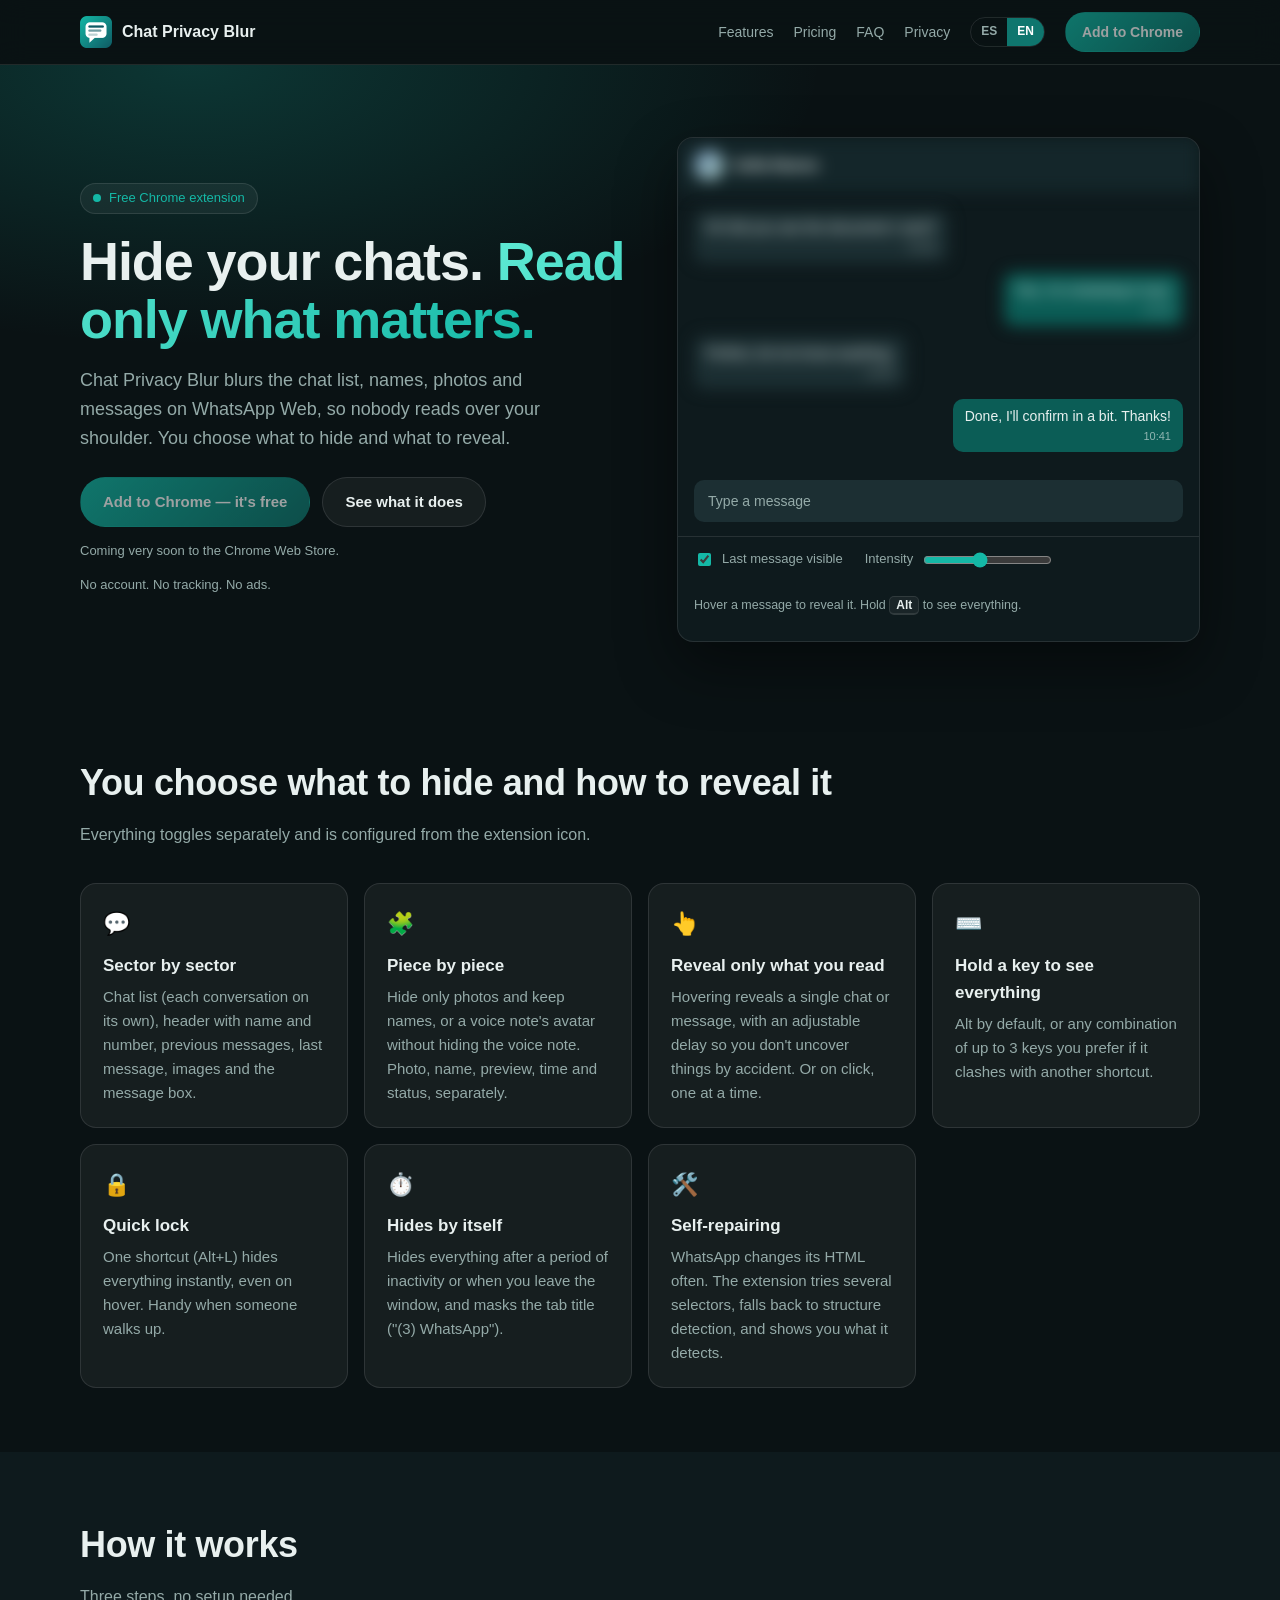
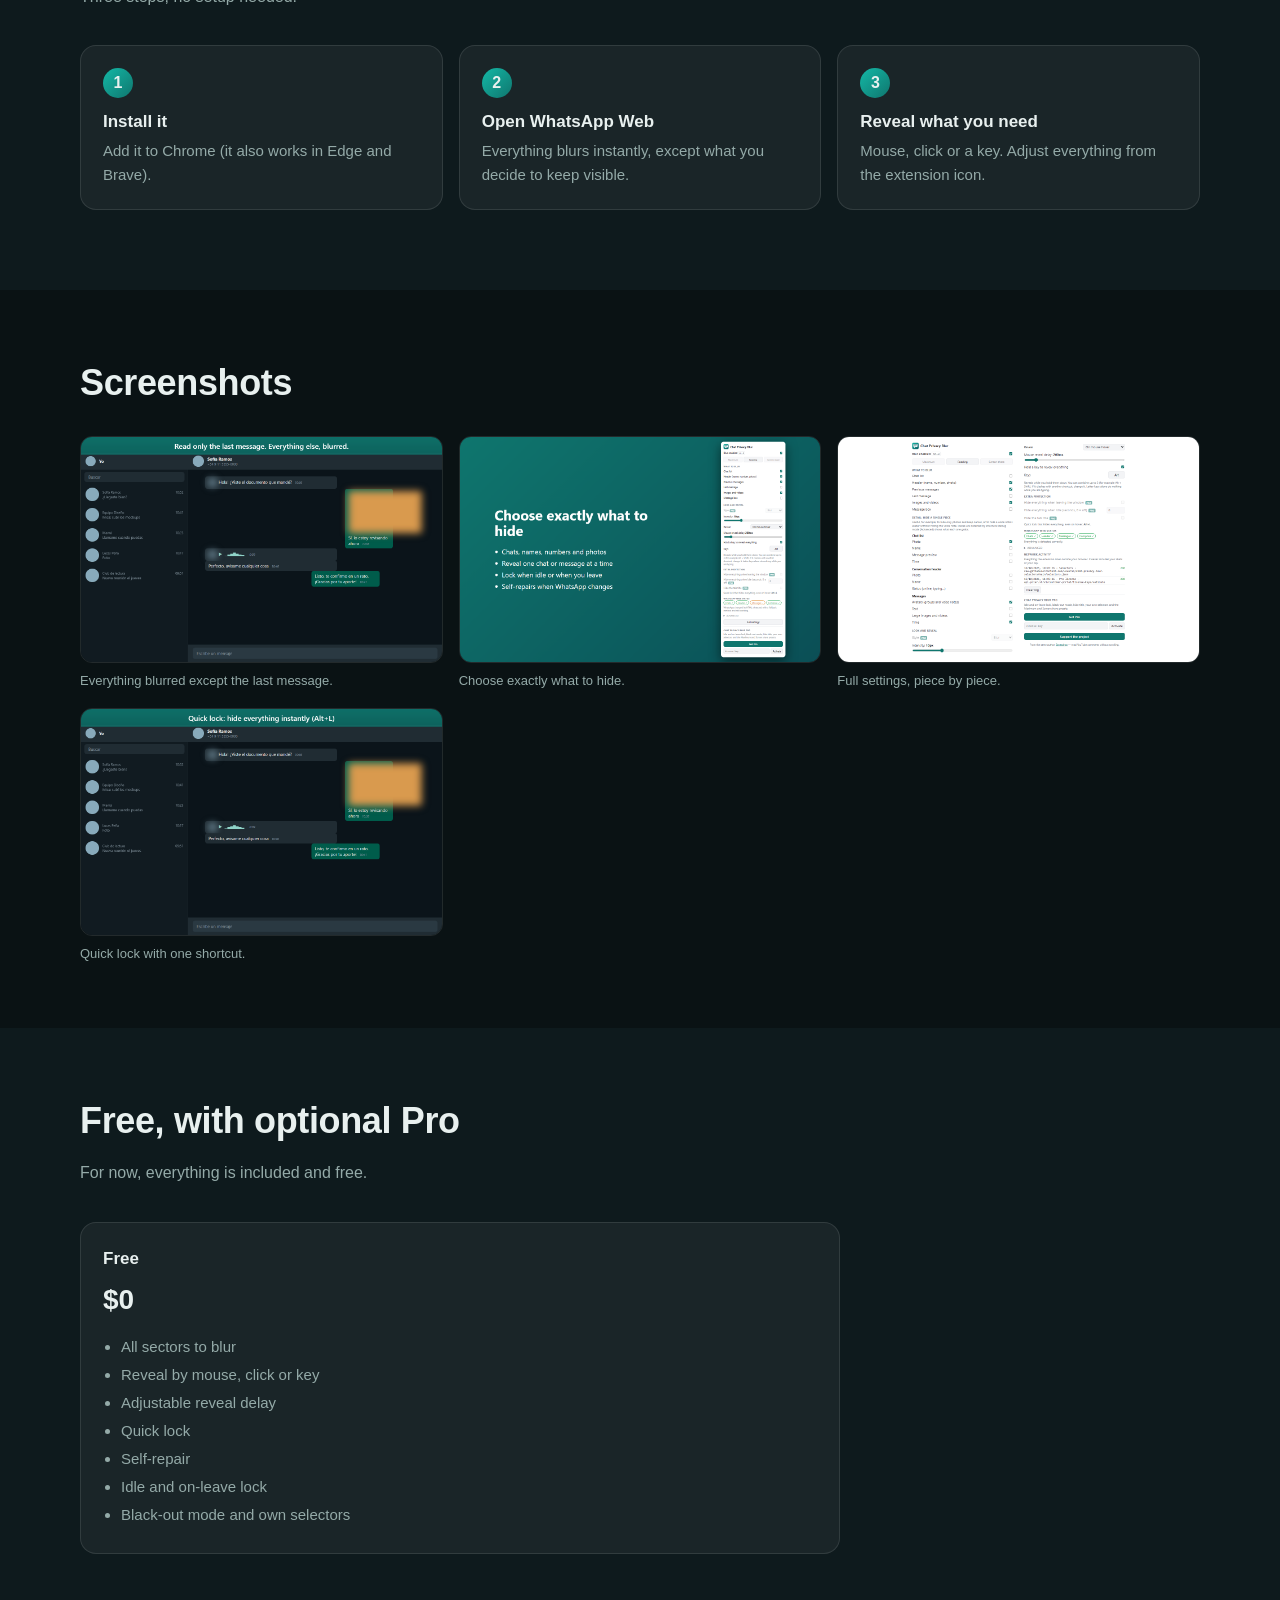
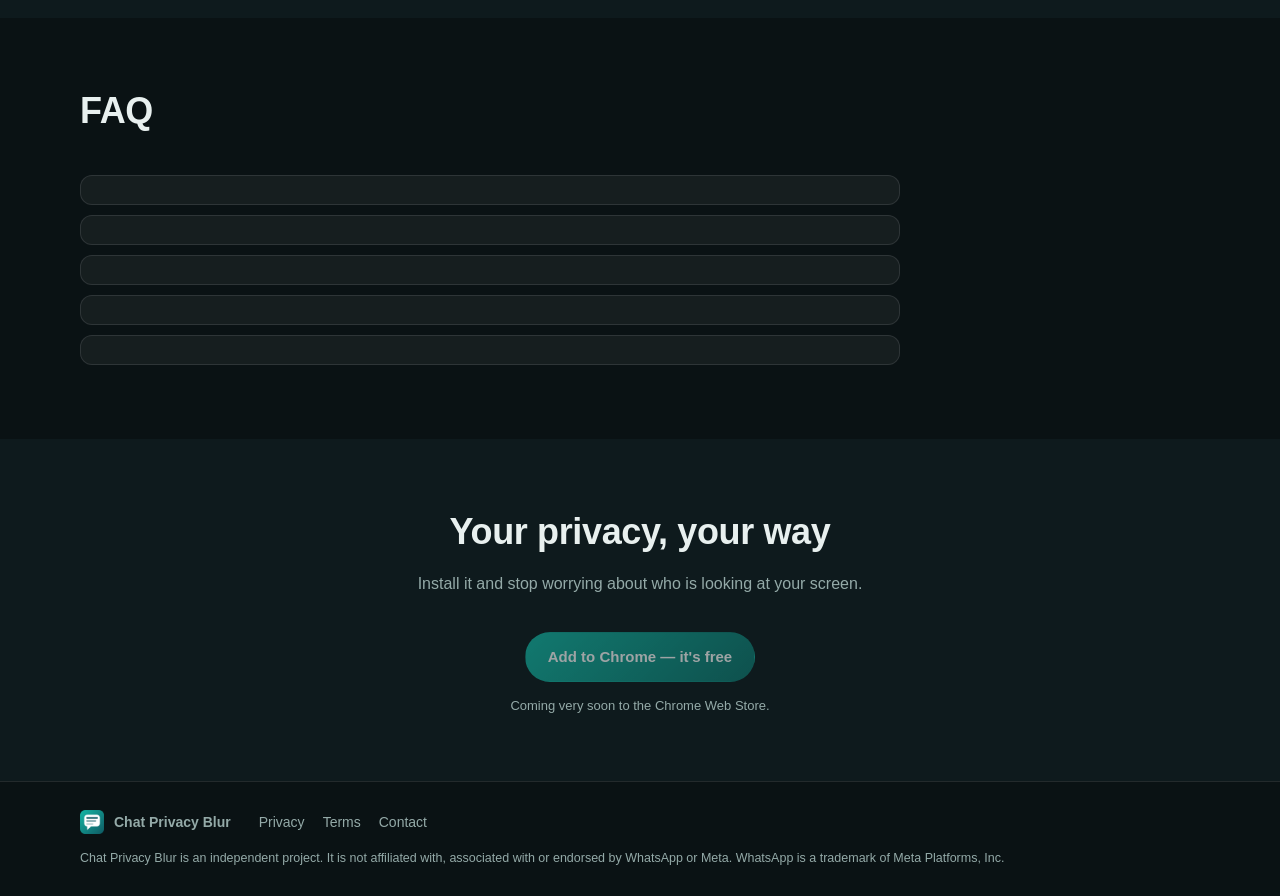
==== index.html @ e24f27c2 "feat: sitio de Chat Privacy Blur (portada, privacidad, terminos, gracias)" ====
<!doctype html>
<html lang="es">
<head>
  <meta charset="utf-8">
  <meta name="viewport" content="width=device-width, initial-scale=1">
  <title>Chat Privacy Blur — Tapá tus chats. Leé solo lo que importa.</title>
  <meta name="description" content="Extensión de Chrome que desenfoca chats, nombres, fotos y mensajes de WhatsApp Web. Revelá solo lo que querés leer. Elegís qué tapar. Sin cuenta, sin rastreo.">
  <meta property="og:title" content="Chat Privacy Blur — Hide your chats. Read only what matters.">
  <meta property="og:description" content="Blur chats, names, photos and messages on WhatsApp Web. Reveal only what you want to read. Free Chrome extension.">
  <meta property="og:image" content="assets/share-card.png">
  <meta property="og:type" content="website">
  <meta name="twitter:card" content="summary_large_image">
  <link rel="icon" type="image/png" href="assets/favicon.png">
  <link rel="stylesheet" href="style.css">
</head>
<body data-title="1" data-title-es="Chat Privacy Blur — Tapá tus chats. Leé solo lo que importa." data-title-en="Chat Privacy Blur — Hide your chats. Read only what matters.">
  <header class="nav">
    <div class="wrap">
      <a class="brand" href="./"><img src="assets/icon-128.png" alt="" width="32" height="32"> Chat Privacy Blur</a>
      <nav class="nav-links" aria-label="Main">
        <a class="hide-sm" href="#features"><span data-l="es">Funciones</span><span data-l="en">Features</span></a>
        <a class="hide-sm" href="#pricing"><span data-l="es">Precio</span><span data-l="en">Pricing</span></a>
        <a class="hide-sm" href="#faq">FAQ</a>
        <a href="privacy.html"><span data-l="es">Privacidad</span><span data-l="en">Privacy</span></a>
      </nav>
      <div class="lang" role="group" aria-label="Language">
        <button type="button" data-lang="es" aria-pressed="true">ES</button>
        <button type="button" data-lang="en" aria-pressed="false">EN</button>
      </div>
      <a class="btn btn-primary btn-sm hide-sm" data-cws href="#get"><span data-l="es">Agregar a Chrome</span><span data-l="en">Add to Chrome</span></a>
    </div>
  </header>

  <main>
    <section class="hero">
      <div class="wrap">
        <div>
          <span class="eyebrow"><span class="dot"></span> <span data-l="es">Extensión gratuita de Chrome</span><span data-l="en">Free Chrome extension</span></span>
          <h1 data-l="es">Tapá tus chats. <span class="grad">Leé solo lo que importa.</span></h1>
          <h1 data-l="en">Hide your chats. <span class="grad">Read only what matters.</span></h1>
          <p class="lead" data-l="es">Chat Privacy Blur desenfoca la lista de chats, los nombres, las fotos y los mensajes de WhatsApp Web, para que nadie lea por encima de tu hombro. Vos elegís qué tapar y qué revelar.</p>
          <p class="lead" data-l="en">Chat Privacy Blur blurs the chat list, names, photos and messages on WhatsApp Web, so nobody reads over your shoulder. You choose what to hide and what to reveal.</p>
          <div class="cta-row">
            <a class="btn btn-primary" data-cws href="#get"><span data-l="es">Agregar a Chrome — es gratis</span><span data-l="en">Add to Chrome — it's free</span></a>
            <a class="btn btn-ghost" href="#features"><span data-l="es">Ver qué hace</span><span data-l="en">See what it does</span></a>
          </div>
          <p class="cta-note" data-cws-soon><span data-l="es">Disponible muy pronto en el Chrome Web Store.</span><span data-l="en">Coming very soon to the Chrome Web Store.</span></p>
          <p class="cta-note"><span data-l="es">Sin cuenta. Sin rastreo. Sin publicidad.</span><span data-l="en">No account. No tracking. No ads.</span></p>
        </div>

        <div class="demo-card">
          <div class="demo" id="demo" data-last="on" aria-label="Demo">
            <div class="demo-bar hide"><span class="avatar"></span> Sofía Ramos</div>
            <div class="demo-msgs">
              <div class="m in hide"><span data-l="es">¡Hola! ¿Viste el documento que mandé?</span><span data-l="en">Hi! Did you see the document I sent?</span><small>10:36</small></div>
              <div class="m out hide"><span data-l="es">Sí, lo estoy revisando ahora.</span><span data-l="en">Yes, I'm reviewing it now.</span><small>10:38</small></div>
              <div class="m in hide"><span data-l="es">Perfecto, avisame cualquier cosa.</span><span data-l="en">Perfect, let me know anything.</span><small>10:40</small></div>
              <div class="m out last"><span data-l="es">Listo, te confirmo en un rato. ¡Gracias!</span><span data-l="en">Done, I'll confirm in a bit. Thanks!</span><small>10:41</small></div>
            </div>
            <div class="demo-compose"><div><span data-l="es">Escribe un mensaje</span><span data-l="en">Type a message</span></div></div>
          </div>
          <div class="demo-controls">
            <label><input type="checkbox" id="demoLast" checked> <span data-l="es">Último mensaje visible</span><span data-l="en">Last message visible</span></label>
            <label><span data-l="es">Intensidad</span><span data-l="en">Intensity</span> <input type="range" id="demoPx" min="2" max="16" value="8"></label>
          </div>
          <p class="demo-hint"><span data-l="es">Pasá el mouse por un mensaje para revelarlo. Mantené <kbd>Alt</kbd> para ver todo.</span><span data-l="en">Hover a message to reveal it. Hold <kbd>Alt</kbd> to see everything.</span></p>
        </div>
      </div>
    </section>

    <section id="features">
      <div class="wrap">
        <h2 data-l="es">Elegís qué tapar y cómo revelarlo</h2>
        <h2 data-l="en">You choose what to hide and how to reveal it</h2>
        <p class="sub" data-l="es">Cada cosa se prende y se apaga por separado, y se configura desde el ícono de la extensión.</p>
        <p class="sub" data-l="en">Everything toggles separately and is configured from the extension icon.</p>
        <div class="grid">
          <div class="card"><div class="ico">💬</div>
            <h3 data-l="es">Sector por sector</h3><h3 data-l="en">Sector by sector</h3>
            <p data-l="es">Lista de chats (cada conversación por separado), encabezado con nombre y número, mensajes anteriores, último mensaje, imágenes y caja de escribir.</p>
            <p data-l="en">Chat list (each conversation on its own), header with name and number, previous messages, last message, images and the message box.</p></div>
          <div class="card"><div class="ico">🧩</div>
            <h3 data-l="es">Pieza por pieza</h3><h3 data-l="en">Piece by piece</h3>
            <p data-l="es">Tapá solo las fotos y dejá los nombres, o el avatar de un audio sin tapar el audio. Foto, nombre, vista previa, hora y estado, por separado.</p>
            <p data-l="en">Hide only photos and keep names, or a voice note's avatar without hiding the voice note. Photo, name, preview, time and status, separately.</p></div>
          <div class="card"><div class="ico">👆</div>
            <h3 data-l="es">Revelá solo lo que leés</h3><h3 data-l="en">Reveal only what you read</h3>
            <p data-l="es">Al pasar el mouse se revela un solo chat o mensaje, con una demora que ajustás para no destapar sin querer. O con clic, de a uno.</p>
            <p data-l="en">Hovering reveals a single chat or message, with an adjustable delay so you don't uncover things by accident. Or on click, one at a time.</p></div>
          <div class="card"><div class="ico">⌨️</div>
            <h3 data-l="es">Mantené una tecla para ver todo</h3><h3 data-l="en">Hold a key to see everything</h3>
            <p data-l="es">Alt por defecto, o la combinación de hasta 3 teclas que prefieras si choca con otro atajo.</p>
            <p data-l="en">Alt by default, or any combination of up to 3 keys you prefer if it clashes with another shortcut.</p></div>
          <div class="card"><div class="ico">🔒</div>
            <h3 data-l="es">Bloqueo rápido</h3><h3 data-l="en">Quick lock</h3>
            <p data-l="es">Un atajo (Alt+L) tapa todo al instante, incluso al pasar el mouse. Útil cuando alguien se acerca.</p>
            <p data-l="en">One shortcut (Alt+L) hides everything instantly, even on hover. Handy when someone walks up.</p></div>
          <div class="card"><div class="ico">⏱️</div>
            <h3 data-l="es">Se tapa solo <span class="tag pro-only">Pro</span></h3><h3 data-l="en">Hides by itself <span class="tag pro-only">Pro</span></h3>
            <p data-l="es">Tapa todo tras un tiempo de inactividad o al salir de la ventana, y oculta el título de la pestaña ("(3) WhatsApp").</p>
            <p data-l="en">Hides everything after a period of inactivity or when you leave the window, and masks the tab title ("(3) WhatsApp").</p></div>
          <div class="card"><div class="ico">🛠️</div>
            <h3 data-l="es">Se repara solo</h3><h3 data-l="en">Self-repairing</h3>
            <p data-l="es">WhatsApp cambia su HTML seguido. La extensión prueba varios selectores, detecta por estructura si fallan, y te muestra qué detecta.</p>
            <p data-l="en">WhatsApp changes its HTML often. The extension tries several selectors, falls back to structure detection, and shows you what it detects.</p></div>
        </div>
      </div>
    </section>

    <section class="alt">
      <div class="wrap">
        <h2 data-l="es">Cómo funciona</h2><h2 data-l="en">How it works</h2>
        <p class="sub" data-l="es">Tres pasos y sin configurar nada.</p><p class="sub" data-l="en">Three steps, no setup needed.</p>
        <ol class="steps">
          <li><h3 data-l="es">Instalala</h3><h3 data-l="en">Install it</h3>
            <p data-l="es">Agregala a Chrome (también funciona en Edge y Brave).</p><p data-l="en">Add it to Chrome (it also works in Edge and Brave).</p></li>
          <li><h3 data-l="es">Abrí WhatsApp Web</h3><h3 data-l="en">Open WhatsApp Web</h3>
            <p data-l="es">Todo se desenfoca al instante, menos lo que decidas dejar visible.</p><p data-l="en">Everything blurs instantly, except what you decide to keep visible.</p></li>
          <li><h3 data-l="es">Revelá lo que necesitás</h3><h3 data-l="en">Reveal what you need</h3>
            <p data-l="es">Mouse, clic o una tecla. Ajustá todo desde el ícono de la extensión.</p><p data-l="en">Mouse, click or a key. Adjust everything from the extension icon.</p></li>
        </ol>
      </div>
    </section>

    <section>
      <div class="wrap">
        <h2 data-l="es">Capturas</h2><h2 data-l="en">Screenshots</h2>
        <div class="shots" style="margin-top:24px">
          <figure>
            <img data-l="es" src="assets/es-1-blur.png" alt="WhatsApp Web con todo desenfocado salvo el último mensaje" loading="lazy">
            <img data-l="en" src="assets/en-1-blur.png" alt="WhatsApp Web blurred except for the last message" loading="lazy">
            <figcaption data-l="es">Todo borroso, menos el último mensaje.</figcaption><figcaption data-l="en">Everything blurred except the last message.</figcaption>
          </figure>
          <figure>
            <img data-l="es" src="assets/es-2-options.png" alt="Panel de opciones de la extensión" loading="lazy">
            <img data-l="en" src="assets/en-2-options.png" alt="The extension's options panel" loading="lazy">
            <figcaption data-l="es">Elegís exactamente qué tapar.</figcaption><figcaption data-l="en">Choose exactly what to hide.</figcaption>
          </figure>
          <figure>
            <img data-l="es" src="assets/es-4-details.png" alt="Configuración completa con interruptores por pieza" loading="lazy">
            <img data-l="en" src="assets/en-4-details.png" alt="Full settings with per-piece switches" loading="lazy">
            <figcaption data-l="es">Configuración completa, pieza por pieza.</figcaption><figcaption data-l="en">Full settings, piece by piece.</figcaption>
          </figure>
          <figure>
            <img data-l="es" src="assets/es-3-lock.png" alt="Bloqueo rápido: todo tapado" loading="lazy">
            <img data-l="en" src="assets/en-3-lock.png" alt="Quick lock: everything hidden" loading="lazy">
            <figcaption data-l="es">Bloqueo rápido con un atajo.</figcaption><figcaption data-l="en">Quick lock with one shortcut.</figcaption>
          </figure>
        </div>
      </div>
    </section>

    <section class="alt" id="pricing">
      <div class="wrap">
        <h2 data-l="es">Gratis, con Pro opcional</h2><h2 data-l="en">Free, with optional Pro</h2>
        <p class="sub pro-off-only" data-l="es">Por ahora, todo está incluido y es gratis.</p>
        <p class="sub pro-off-only" data-l="en">For now, everything is included and free.</p>
        <p class="sub pro-only" data-l="es">Lo esencial es gratis para siempre. Pro suma comodidad extra, con un pago único.</p>
        <p class="sub pro-only" data-l="en">The essentials are free forever. Pro adds extra convenience, with a one-time payment.</p>
        <div class="price-grid">
          <div class="card">
            <h3 data-l="es">Gratis</h3><h3 data-l="en">Free</h3>
            <div class="big">$0</div>
            <ul data-l="es">
              <li>Todos los sectores a desenfocar</li><li>Reveal por mouse, clic o tecla</li><li>Demora de reveal ajustable</li>
              <li>Bloqueo rápido</li><li>Reparación automática</li><li class="pro-off-only">Bloqueo por inactividad y al salir</li><li class="pro-off-only">Modo negro y selectores propios</li>
            </ul>
            <ul data-l="en">
              <li>All sectors to blur</li><li>Reveal by mouse, click or key</li><li>Adjustable reveal delay</li>
              <li>Quick lock</li><li>Self-repair</li><li class="pro-off-only">Idle and on-leave lock</li><li class="pro-off-only">Black-out mode and own selectors</li>
            </ul>
          </div>
          <div class="card pro-only">
            <h3>Pro</h3>
            <div class="big" data-l="es">Pago único</div><div class="big" data-l="en">One-time payment</div>
            <ul data-l="es">
              <li>Todo lo gratuito</li><li>Bloqueo por inactividad y al salir de la ventana</li><li>Modo negro</li>
              <li>Ocultar el título de la pestaña</li><li>Selectores CSS propios</li><li>Presets Máxima y Pantalla</li>
            </ul>
            <ul data-l="en">
              <li>Everything in Free</li><li>Idle and on-leave lock</li><li>Black-out mode</li>
              <li>Hide the tab title</li><li>Your own CSS selectors</li><li>Maximum and Screen share presets</li>
            </ul>
          </div>
        </div>
      </div>
    </section>

    <section id="faq">
      <div class="wrap">
        <h2>FAQ</h2>
        <p class="sub"></p>
        <details><summary data-l="es">¿Lee o guarda mis mensajes?</summary><summary data-l="en">Does it read or store my messages?</summary>
          <p data-l="es">No. Solo aplica un efecto visual sobre la página, dentro de tu navegador. No recolecta, guarda ni envía mensajes, contactos ni números. No usa servidores propios ni analítica.</p>
          <p data-l="en">No. It only applies a visual effect to the page, inside your browser. It does not collect, store or send messages, contacts or numbers. No own servers, no analytics.</p></details>
        <details><summary data-l="es">¿Qué pasa si WhatsApp cambia su diseño?</summary><summary data-l="en">What if WhatsApp changes its design?</summary>
          <p data-l="es">La extensión prueba varios selectores y, si fallan, detecta los elementos por su estructura. El popup te muestra qué se detecta. Si algo se rompe, se corrige con una actualización.</p>
          <p data-l="en">The extension tries several selectors and, if they fail, detects elements by structure. The popup shows what is detected. If something breaks, it is fixed with an update.</p></details>
        <details><summary data-l="es">¿Funciona en el celular o en la app de escritorio?</summary><summary data-l="en">Does it work on mobile or the desktop app?</summary>
          <p data-l="es">No. Es una extensión de navegador: funciona en WhatsApp Web (web.whatsapp.com) con Chrome, Edge o Brave en computadora.</p>
          <p data-l="en">No. It is a browser extension: it works on WhatsApp Web (web.whatsapp.com) with Chrome, Edge or Brave on a computer.</p></details>
        <details><summary data-l="es">¿Está afiliada a WhatsApp?</summary><summary data-l="en">Is it affiliated with WhatsApp?</summary>
          <p data-l="es">No. Chat Privacy Blur es un proyecto independiente, no afiliado, asociado ni respaldado por WhatsApp ni por Meta.</p>
          <p data-l="en">No. Chat Privacy Blur is an independent project, not affiliated with, associated with or endorsed by WhatsApp or Meta.</p></details>
        <details><summary data-l="es">¿Puedo elegir otra tecla para ver todo?</summary><summary data-l="en">Can I choose another key to see everything?</summary>
          <p data-l="es">Sí. Desde el popup elegís una tecla o una combinación de hasta 3, por si Alt choca con otro atajo.</p>
          <p data-l="en">Yes. From the popup you pick a key or a combination of up to 3, in case Alt clashes with another shortcut.</p></details>
      </div>
    </section>

    <section class="alt" id="get">
      <div class="wrap" style="text-align:center">
        <h2 data-l="es">Tu privacidad, a tu manera</h2><h2 data-l="en">Your privacy, your way</h2>
        <p class="sub" style="margin-inline:auto" data-l="es">Instalala y dejá de preocuparte por quién mira tu pantalla.</p>
        <p class="sub" style="margin-inline:auto" data-l="en">Install it and stop worrying about who is looking at your screen.</p>
        <a class="btn btn-primary" data-cws href="#get"><span data-l="es">Agregar a Chrome — es gratis</span><span data-l="en">Add to Chrome — it's free</span></a>
        <p class="cta-note" data-cws-soon><span data-l="es">Disponible muy pronto en el Chrome Web Store.</span><span data-l="en">Coming very soon to the Chrome Web Store.</span></p>
      </div>
    </section>
  </main>

  <footer>
    <div class="wrap">
      <a class="brand" href="./"><img src="assets/icon-128.png" alt="" width="24" height="24"> Chat Privacy Blur</a>
      <nav aria-label="Footer">
        <a href="privacy.html"><span data-l="es">Privacidad</span><span data-l="en">Privacy</span></a>
        <a href="terms.html"><span data-l="es">Términos</span><span data-l="en">Terms</span></a>
        <a href="mailto:fixcelservice@gmail.com"><span data-l="es">Contacto</span><span data-l="en">Contact</span></a>
      </nav>
      <p class="disclaimer" data-l="es">Chat Privacy Blur es un proyecto independiente. No está afiliado, asociado ni respaldado por WhatsApp ni por Meta. WhatsApp es una marca de Meta Platforms, Inc.</p>
      <p class="disclaimer" data-l="en">Chat Privacy Blur is an independent project. It is not affiliated with, associated with or endorsed by WhatsApp or Meta. WhatsApp is a trademark of Meta Platforms, Inc.</p>
    </div>
  </footer>
  <script src="site.js"></script>
</body>
</html>
---- style.css ----
:root {
  color-scheme: dark;
  --bg: #0a1214;
  --bg-2: #0e1a1d;
  --surface: rgba(255, 255, 255, 0.05);
  --border: rgba(255, 255, 255, 0.1);
  --text: #e8f0ef;
  --muted: #94aaa8;
  --accent: #14b8a6;
  --accent-2: #0f766e;
  --radius: 16px;
  --font: -apple-system, "Segoe UI Variable", "Segoe UI", Roboto, "Helvetica Neue", Arial, sans-serif;
}

* { box-sizing: border-box; }
html { scroll-behavior: smooth; }
body {
  margin: 0;
  background: var(--bg);
  color: var(--text);
  font: 16px/1.6 var(--font);
  -webkit-font-smoothing: antialiased;
}
a { color: inherit; }
img { max-width: 100%; height: auto; display: block; }
.wrap { width: min(1120px, calc(100% - 32px)); margin: 0 auto; }

/* Idioma: html[lang] decide qué variante se ve */
html[lang="es"] [data-l="en"], html[lang="en"] [data-l="es"] { display: none !important; }
/* Pro: se oculta hasta que exista */
html[data-pro="off"] .pro-only { display: none !important; }
html:not([data-pro="off"]) .pro-off-only { display: none !important; }

/* Nav */
.nav {
  position: sticky; top: 0; z-index: 10;
  background: rgba(10, 18, 20, 0.78);
  backdrop-filter: blur(14px); -webkit-backdrop-filter: blur(14px);
  border-bottom: 1px solid var(--border);
}
.nav .wrap { display: flex; align-items: center; gap: 20px; height: 64px; }
.brand { display: flex; align-items: center; gap: 10px; font-weight: 700; text-decoration: none; }
.nav-links { display: flex; gap: 20px; margin-left: auto; font-size: 14px; color: var(--muted); }
.nav-links a { text-decoration: none; }
.nav-links a:hover { color: var(--text); }
.lang { display: flex; border: 1px solid var(--border); border-radius: 999px; overflow: hidden; }
.lang button {
  font: inherit; font-size: 12px; font-weight: 600; color: var(--muted);
  background: none; border: 0; padding: 4px 10px; cursor: pointer;
}
.lang button[aria-pressed="true"] { background: var(--accent-2); color: #fff; }

/* Botones */
.btn {
  display: inline-flex; align-items: center; justify-content: center; gap: 8px;
  padding: 12px 22px; border-radius: 999px; font-weight: 600; text-decoration: none;
  border: 1px solid transparent; cursor: pointer; font-size: 15px;
}
.btn-primary { background: linear-gradient(135deg, var(--accent), var(--accent-2)); color: #fff; }
.btn-primary:hover { filter: brightness(1.08); }
.btn-ghost { border-color: var(--border); background: var(--surface); }
.btn-ghost:hover { border-color: var(--accent); }
.btn-sm { padding: 8px 16px; font-size: 14px; }
.btn[aria-disabled="true"] { opacity: 0.6; pointer-events: none; }

/* Hero */
.hero { padding: 72px 0 48px; background: radial-gradient(900px 400px at 15% 0%, rgba(20, 184, 166, 0.22), transparent 70%); }
.hero .wrap { display: grid; grid-template-columns: 1.05fr 1fr; gap: 48px; align-items: center; }
.eyebrow {
  display: inline-flex; align-items: center; gap: 8px; font-size: 13px; color: var(--accent);
  border: 1px solid var(--border); border-radius: 999px; padding: 4px 12px; background: var(--surface);
}
.dot { width: 8px; height: 8px; border-radius: 50%; background: var(--accent); }
h1 { font-size: clamp(34px, 5vw, 54px); line-height: 1.08; margin: 18px 0; letter-spacing: -0.02em; }
.grad { background: linear-gradient(135deg, #5eead4, var(--accent)); -webkit-background-clip: text; background-clip: text; color: transparent; }
.lead { font-size: 18px; color: var(--muted); margin: 0 0 24px; max-width: 52ch; }
.cta-row { display: flex; flex-wrap: wrap; gap: 12px; }
.cta-note { color: var(--muted); font-size: 13px; margin: 14px 0 0; }

/* Demo interactiva */
.demo-card { background: var(--bg-2); border: 1px solid var(--border); border-radius: var(--radius); overflow: hidden; box-shadow: 0 24px 60px rgba(0, 0, 0, 0.45); }
.demo { --px: 8px; }
.demo-bar { display: flex; align-items: center; gap: 10px; padding: 12px 16px; background: #14262a; font-weight: 600; font-size: 14px; }
.avatar { width: 30px; height: 30px; border-radius: 50%; background: linear-gradient(135deg, #6a8caf, #a3c4bc); flex: none; }
.demo-msgs { padding: 18px 16px; display: flex; flex-direction: column; gap: 10px; min-height: 250px; }
.m { max-width: 82%; padding: 8px 12px; border-radius: 10px; font-size: 14px; line-height: 1.4; }
.m.in { background: #1c2f33; align-self: flex-start; }
.m.out { background: #0b5d56; align-self: flex-end; }
.m small { display: block; opacity: 0.6; font-size: 11px; margin-top: 2px; text-align: right; }
.demo .hide, .demo-bar { transition: filter 0.15s ease 0.2s; }
.demo .hide, .demo-bar.hide { filter: blur(var(--px)); }
.demo .hide:hover { filter: none; }
.demo[data-last="off"] .last { filter: blur(var(--px)); }
.demo[data-last="off"] .last:hover { filter: none; }
.demo.peek .hide, .demo.peek .last, .demo.peek .demo-bar { filter: none; transition-delay: 0s; }
.demo-compose { padding: 10px 16px 14px; }
.demo-compose div { background: #1c2f33; border-radius: 10px; padding: 10px 14px; color: var(--muted); font-size: 14px; }
.demo-controls { display: flex; flex-wrap: wrap; gap: 14px 22px; align-items: center; padding: 12px 16px; border-top: 1px solid var(--border); font-size: 13px; color: var(--muted); }
.demo-controls label { display: flex; align-items: center; gap: 8px; cursor: pointer; }
.demo-controls input { accent-color: var(--accent); }
.demo-hint { padding: 0 16px 14px; font-size: 12.5px; color: var(--muted); }
kbd { font: 600 12px var(--font); border: 1px solid var(--border); border-bottom-width: 2px; border-radius: 5px; padding: 1px 6px; background: var(--surface); color: var(--text); }

/* Secciones */
section { padding: 64px 0; }
section.alt { background: var(--bg-2); }
h2 { font-size: clamp(26px, 3.4vw, 36px); margin: 0 0 10px; letter-spacing: -0.01em; }
.sub { color: var(--muted); margin: 0 0 36px; max-width: 62ch; }
.grid { display: grid; grid-template-columns: repeat(auto-fit, minmax(260px, 1fr)); gap: 16px; }
.card { background: var(--surface); border: 1px solid var(--border); border-radius: var(--radius); padding: 22px; }
.card h3 { margin: 0 0 6px; font-size: 17px; }
.card p { margin: 0; color: var(--muted); font-size: 15px; }
.card .ico { font-size: 22px; margin-bottom: 10px; }
.tag { font-size: 10px; font-weight: 700; color: #fff; background: var(--accent-2); border-radius: 4px; padding: 1px 6px; margin-left: 6px; vertical-align: middle; }

.steps { counter-reset: s; display: grid; grid-template-columns: repeat(auto-fit, minmax(240px, 1fr)); gap: 16px; padding: 0; list-style: none; }
.steps li { counter-increment: s; background: var(--surface); border: 1px solid var(--border); border-radius: var(--radius); padding: 22px; }
.steps li::before {
  content: counter(s); display: inline-grid; place-items: center; width: 30px; height: 30px; border-radius: 50%;
  background: linear-gradient(135deg, var(--accent), var(--accent-2)); font-weight: 700; margin-bottom: 10px;
}
.steps h3 { margin: 0 0 4px; font-size: 17px; }
.steps p { margin: 0; color: var(--muted); font-size: 15px; }

.shots { display: grid; grid-template-columns: repeat(auto-fit, minmax(300px, 1fr)); gap: 16px; }
.shots figure { margin: 0; }
.shots img { border-radius: 12px; border: 1px solid var(--border); }
.shots figcaption { color: var(--muted); font-size: 13px; margin-top: 8px; }

.price-grid { display: grid; grid-template-columns: repeat(auto-fit, minmax(280px, 1fr)); gap: 16px; max-width: 760px; }
.price-grid .card ul { margin: 12px 0 0; padding-left: 18px; color: var(--muted); font-size: 15px; }
.price-grid .card li { margin: 4px 0; }
.price-grid .big { font-size: 28px; font-weight: 700; margin: 4px 0; }

details { border: 1px solid var(--border); border-radius: 12px; padding: 14px 18px; background: var(--surface); margin-bottom: 10px; max-width: 820px; }
summary { cursor: pointer; font-weight: 600; }
details p { color: var(--muted); margin: 10px 0 0; }

/* Legal */
.legal { padding: 48px 0 64px; max-width: 760px; }
.legal h1 { font-size: 36px; }
.legal h2 { font-size: 20px; margin: 30px 0 6px; }
.legal p, .legal li { color: var(--muted); }
.legal strong { color: var(--text); }
.legal a { color: var(--accent); }

footer { border-top: 1px solid var(--border); padding: 28px 0; color: var(--muted); font-size: 14px; }
footer .wrap { display: flex; flex-wrap: wrap; gap: 14px 28px; align-items: center; }
footer nav { display: flex; gap: 18px; }
footer a { text-decoration: none; }
footer a:hover { color: var(--text); }
.disclaimer { flex-basis: 100%; font-size: 12.5px; margin: 0; }

.hero .wrap > * { min-width: 0; }

@media (max-width: 860px) {
  .hero .wrap { grid-template-columns: minmax(0, 1fr); }
  .hide-sm { display: none; }
}
@media (max-width: 600px) {
  .nav-links { display: none; }
  .nav .wrap { gap: 10px; }
  .lang { margin-left: auto; }
  .hero { padding: 40px 0 32px; }
  .cta-row .btn { flex: 1 1 100%; }
  section { padding: 44px 0; }
}
@media (prefers-reduced-motion: reduce) {
  html { scroll-behavior: auto; }
  .demo .hide { transition: none; }
}
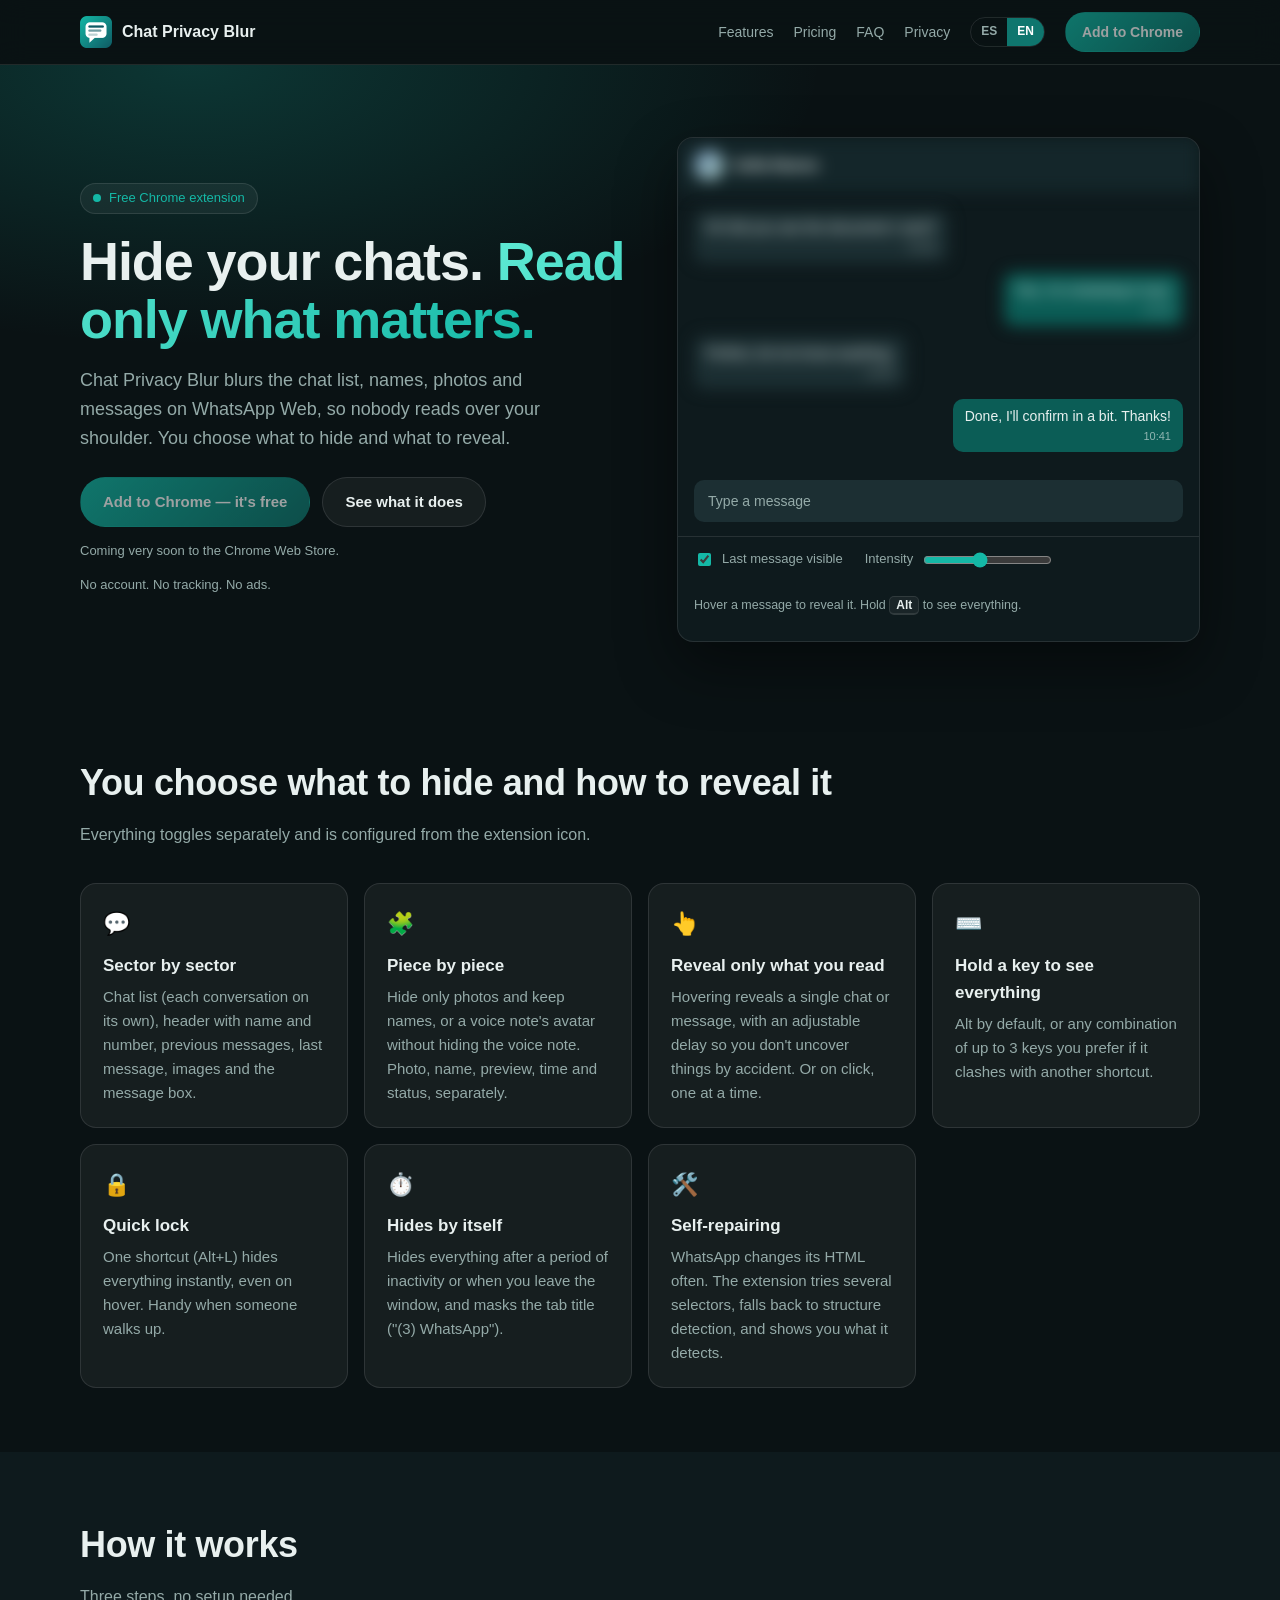
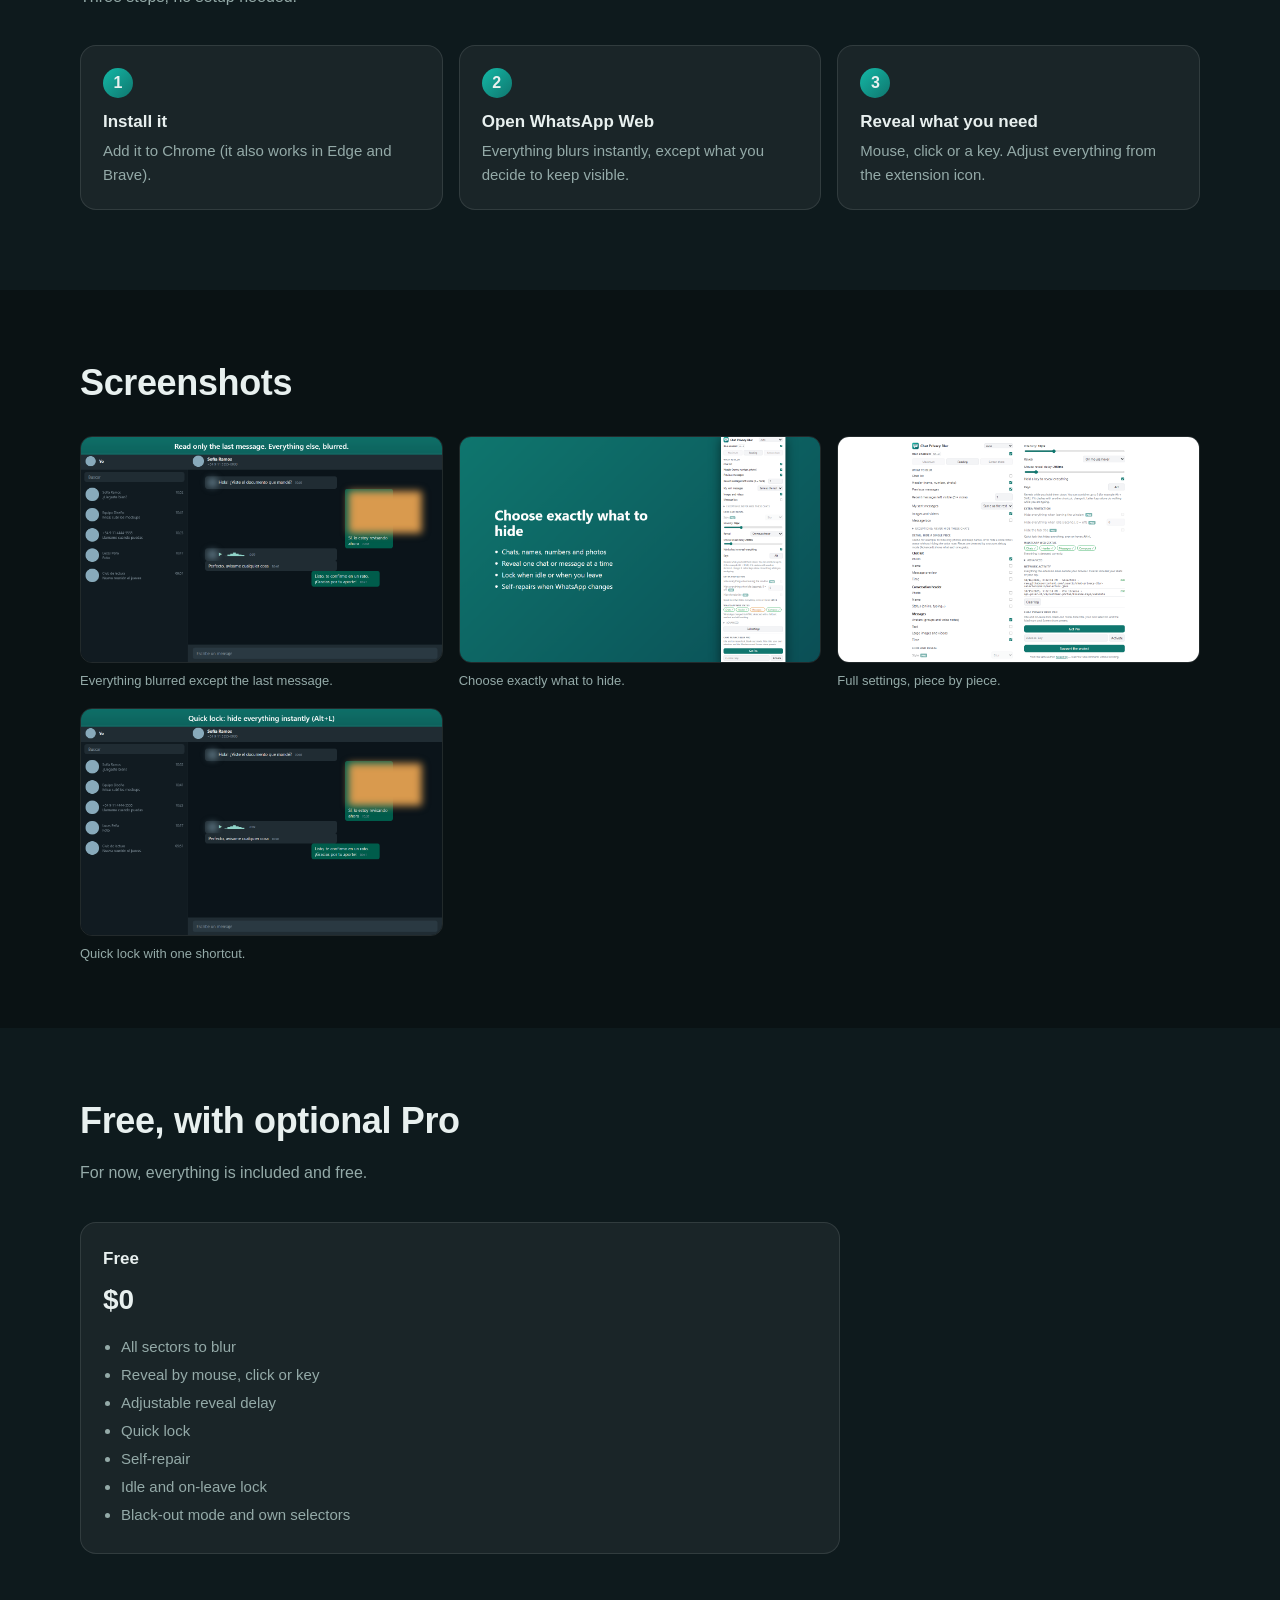
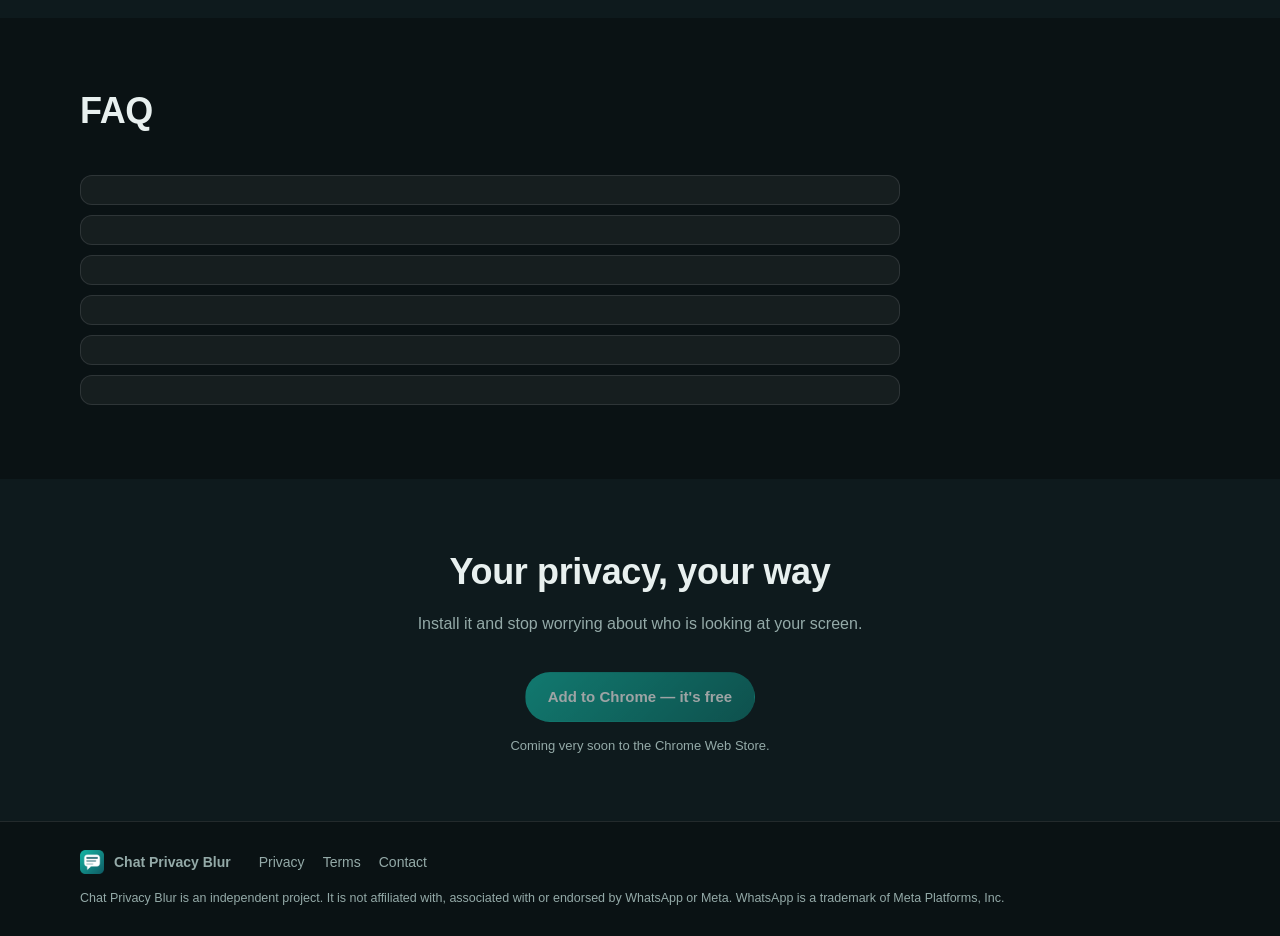
==== commit 159af714: "feat(sitio): preguntas frecuentes sobre idiomas" ====
--- a/index.html
+++ b/index.html
@@ -202,6 +202,9 @@
         <details><summary data-l="es">¿Está afiliada a WhatsApp?</summary><summary data-l="en">Is it affiliated with WhatsApp?</summary>
           <p data-l="es">No. Chat Privacy Blur es un proyecto independiente, no afiliado, asociado ni respaldado por WhatsApp ni por Meta.</p>
           <p data-l="en">No. Chat Privacy Blur is an independent project, not affiliated with, associated with or endorsed by WhatsApp or Meta.</p></details>
+        <details><summary data-l="es">¿En qué idiomas está la extensión?</summary><summary data-l="en">Which languages does the extension support?</summary>
+          <p data-l="es">En 13: español, inglés, portugués (Brasil), ruso, chino simplificado, japonés, francés, alemán, italiano, hindi, árabe, indonesio y turco. Podés cambiarlo desde el popup o dejarlo en Auto, que sigue el idioma de tu navegador.</p>
+          <p data-l="en">13: Spanish, English, Portuguese (Brazil), Russian, Simplified Chinese, Japanese, French, German, Italian, Hindi, Arabic, Indonesian and Turkish. Change it from the popup or leave it on Auto, which follows your browser's language.</p></details>
         <details><summary data-l="es">¿Puedo elegir otra tecla para ver todo?</summary><summary data-l="en">Can I choose another key to see everything?</summary>
           <p data-l="es">Sí. Desde el popup elegís una tecla o una combinación de hasta 3, por si Alt choca con otro atajo.</p>
           <p data-l="en">Yes. From the popup you pick a key or a combination of up to 3, in case Alt clashes with another shortcut.</p></details>
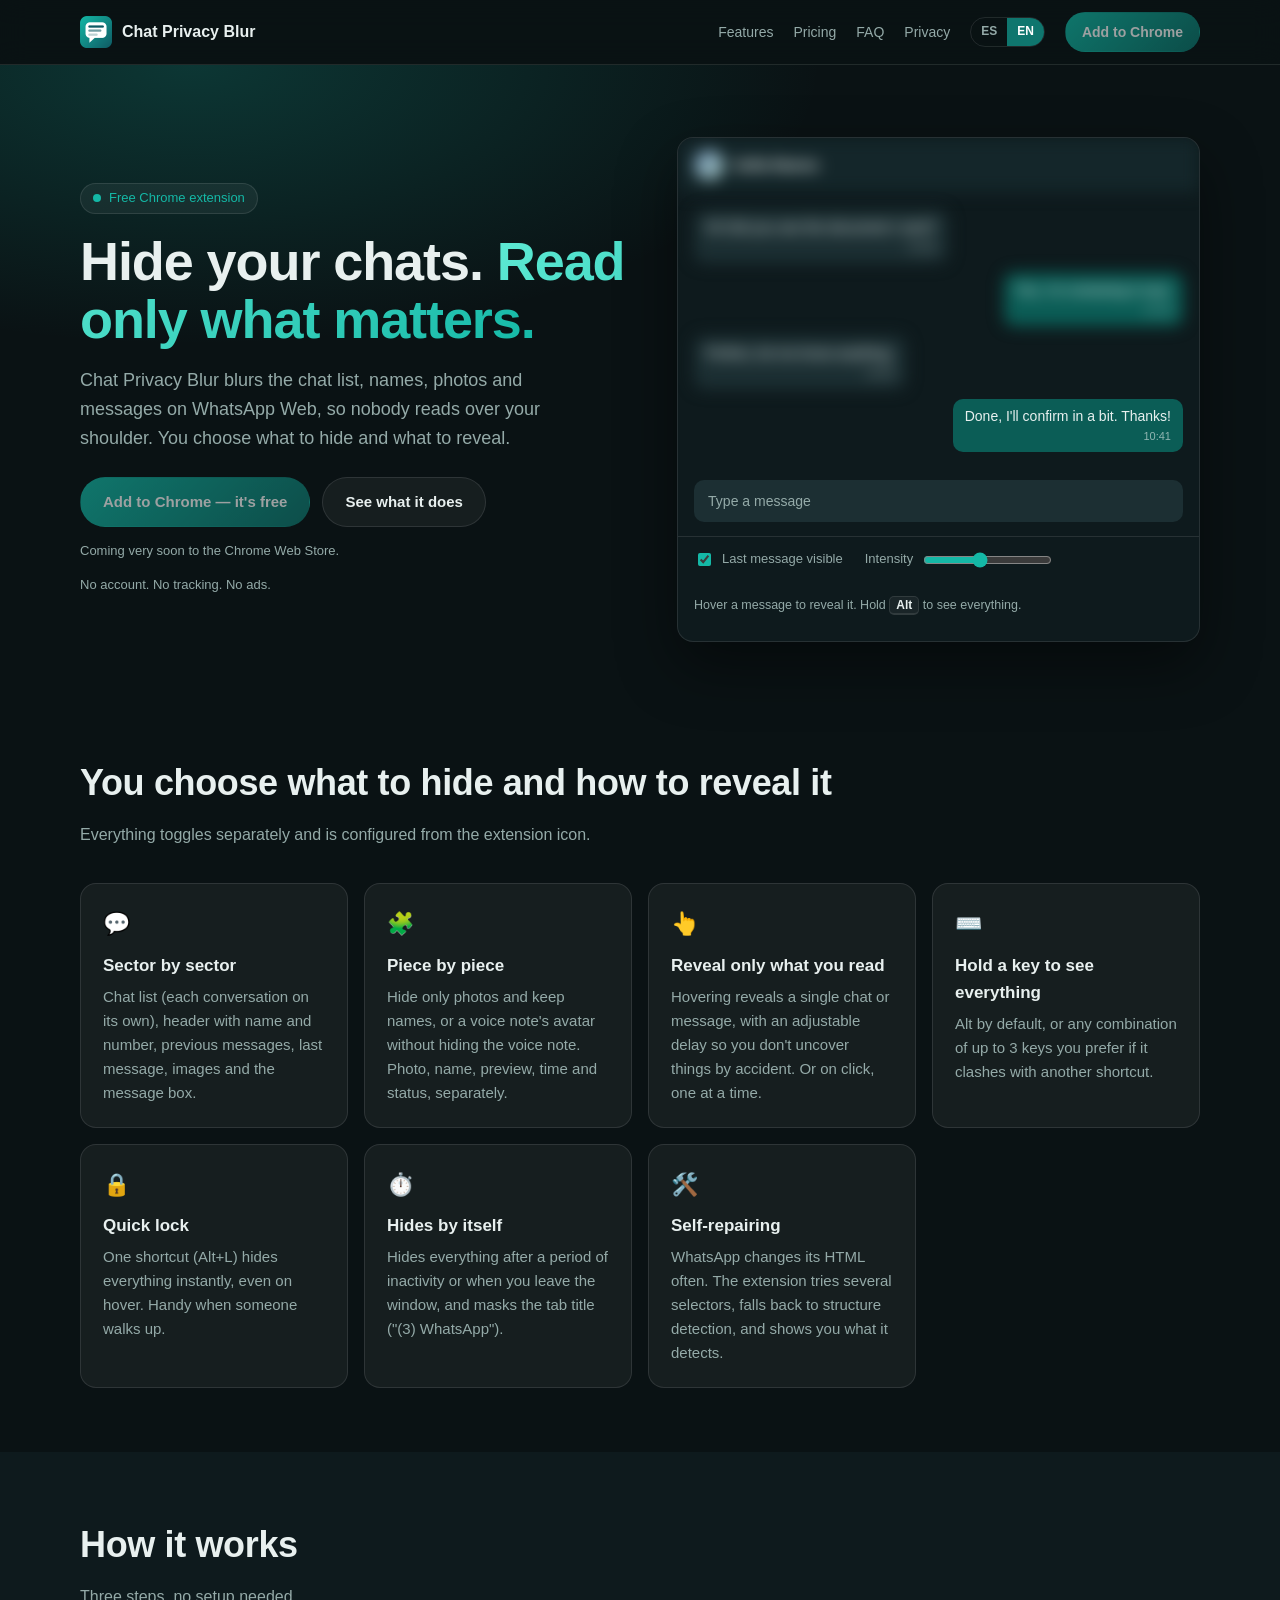
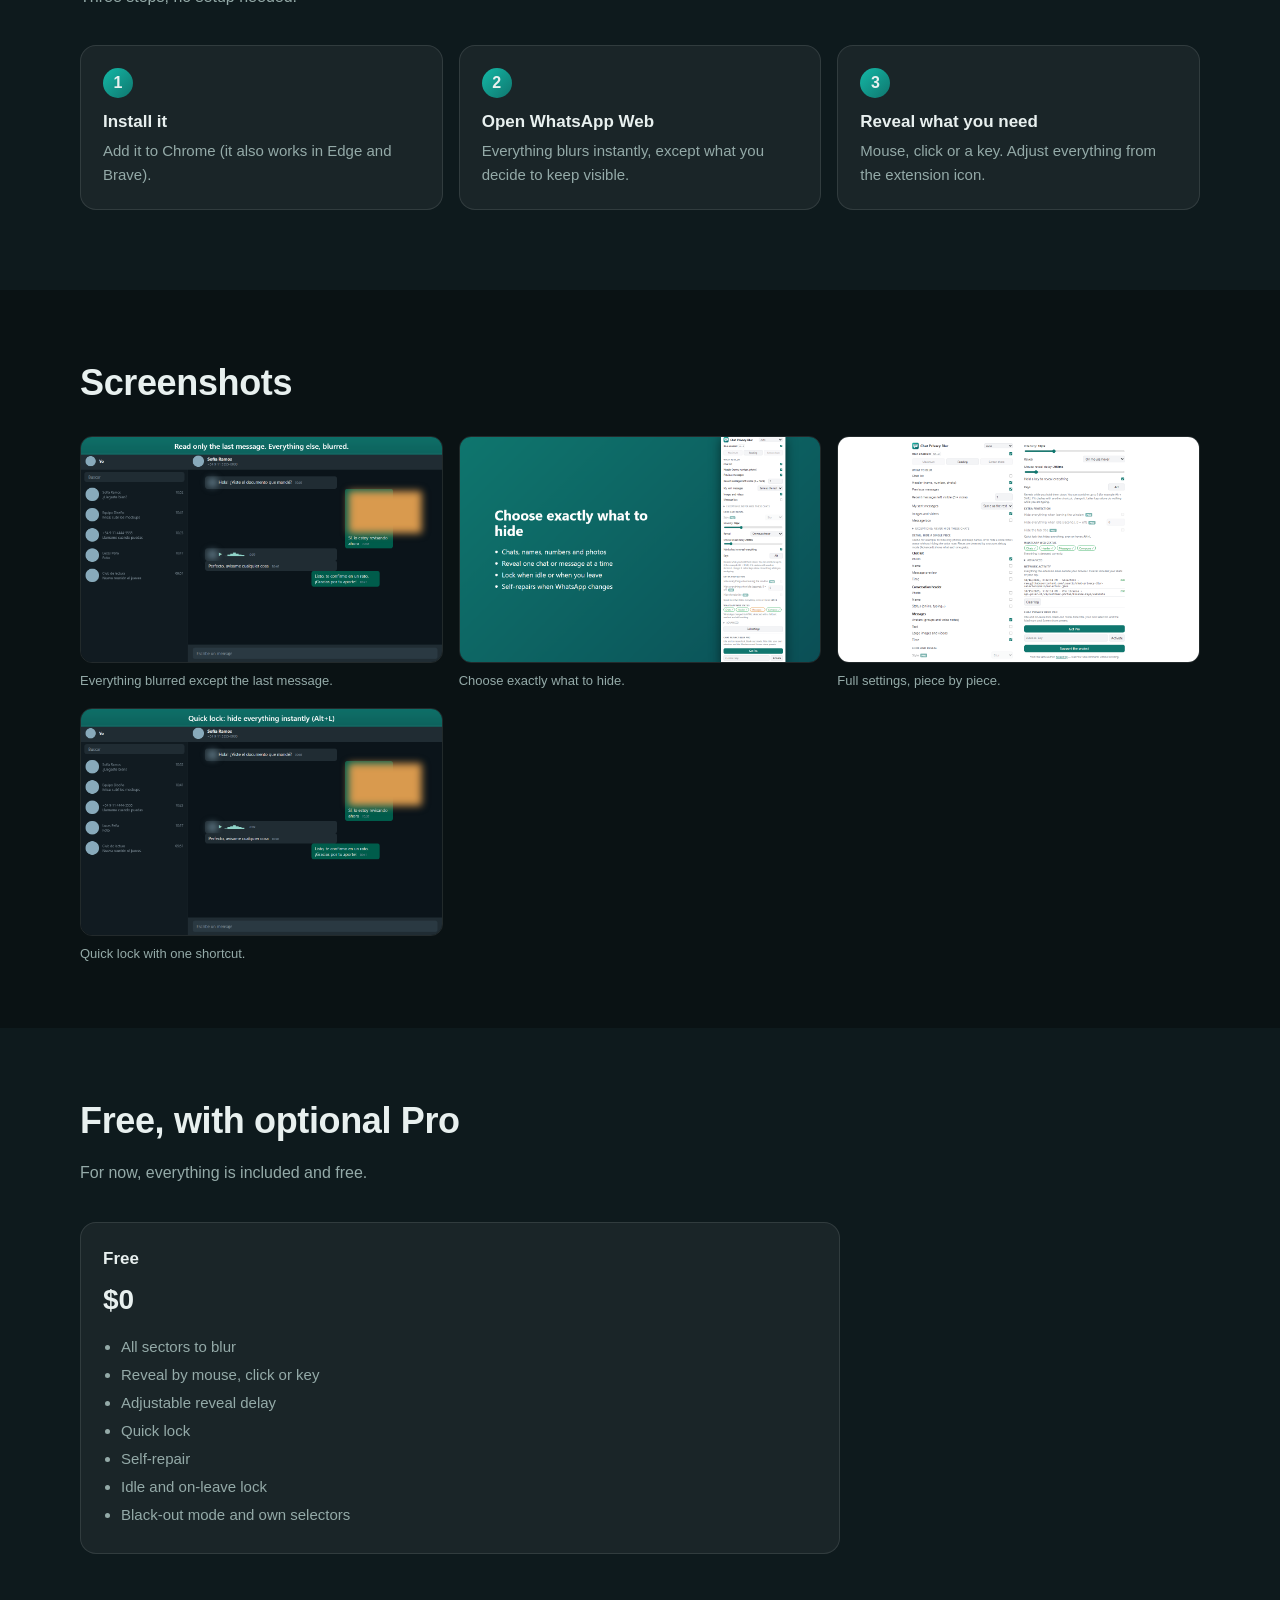
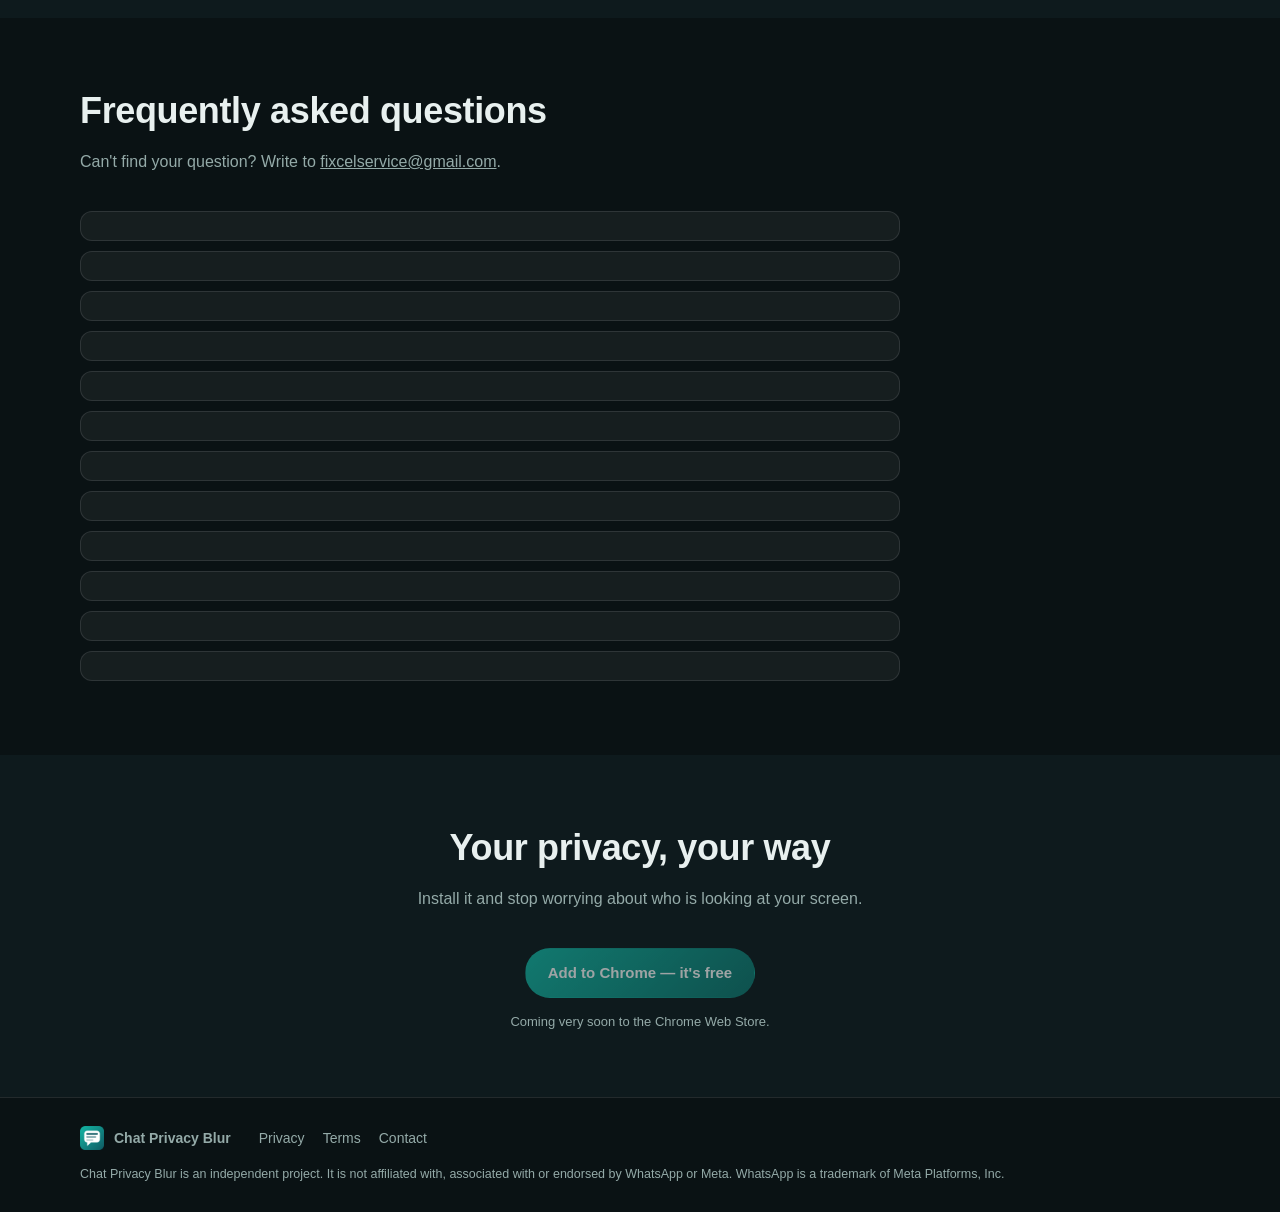
==== commit e2abb5ab: "feat(sitio): ingles por defecto y preguntas frecuentes completas" ====
--- a/index.html
+++ b/index.html
@@ -1,10 +1,10 @@
 <!doctype html>
-<html lang="es">
+<html lang="en">
 <head>
   <meta charset="utf-8">
   <meta name="viewport" content="width=device-width, initial-scale=1">
-  <title>Chat Privacy Blur — Tapá tus chats. Leé solo lo que importa.</title>
-  <meta name="description" content="Extensión de Chrome que desenfoca chats, nombres, fotos y mensajes de WhatsApp Web. Revelá solo lo que querés leer. Elegís qué tapar. Sin cuenta, sin rastreo.">
+  <title>Chat Privacy Blur — Hide your chats. Read only what matters.</title>
+  <meta name="description" content="Chrome extension that blurs chats, names, photos and messages on WhatsApp Web. Reveal only what you want to read. You choose what to hide. No account, no tracking.">
   <meta property="og:title" content="Chat Privacy Blur — Hide your chats. Read only what matters.">
   <meta property="og:description" content="Blur chats, names, photos and messages on WhatsApp Web. Reveal only what you want to read. Free Chrome extension.">
   <meta property="og:image" content="assets/share-card.png">
@@ -24,8 +24,8 @@
         <a href="privacy.html"><span data-l="es">Privacidad</span><span data-l="en">Privacy</span></a>
       </nav>
       <div class="lang" role="group" aria-label="Language">
-        <button type="button" data-lang="es" aria-pressed="true">ES</button>
-        <button type="button" data-lang="en" aria-pressed="false">EN</button>
+        <button type="button" data-lang="es" aria-pressed="false">ES</button>
+        <button type="button" data-lang="en" aria-pressed="true">EN</button>
       </div>
       <a class="btn btn-primary btn-sm hide-sm" data-cws href="#get"><span data-l="es">Agregar a Chrome</span><span data-l="en">Add to Chrome</span></a>
     </div>
@@ -188,26 +188,57 @@
 
     <section id="faq">
       <div class="wrap">
-        <h2>FAQ</h2>
-        <p class="sub"></p>
+        <h2 data-l="es">Preguntas frecuentes</h2><h2 data-l="en">Frequently asked questions</h2>
+        <p class="sub" data-l="es">¿No encontrás tu pregunta? Escribime a <a href="mailto:fixcelservice@gmail.com">fixcelservice@gmail.com</a>.</p>
+        <p class="sub" data-l="en">Can't find your question? Write to <a href="mailto:fixcelservice@gmail.com">fixcelservice@gmail.com</a>.</p>
+        <details class="pro-off-only"><summary data-l="es">¿Es gratis?</summary><summary data-l="en">Is it free?</summary>
+          <p data-l="es">Sí, por ahora todo está incluido y es gratis.</p>
+          <p data-l="en">Yes, for now everything is included and free.</p></details>
+        <details class="pro-only"><summary data-l="es">¿Es gratis? ¿Qué agrega Pro?</summary><summary data-l="en">Is it free? What does Pro add?</summary>
+          <p data-l="es">Lo esencial es gratis para siempre: todos los sectores, reveal por mouse, clic o tecla, bloqueo rápido y reparación automática. Pro (pago único) suma bloqueo por inactividad y al salir de la ventana, modo negro, ocultar el título de la pestaña, selectores propios y los presets Máxima y Pantalla.</p>
+          <p data-l="en">The essentials are free forever: all sectors, reveal by mouse, click or key, quick lock and self-repair. Pro (one-time payment) adds idle and on-leave lock, black-out mode, hiding the tab title, your own selectors and the Maximum and Screen share presets.</p></details>
         <details><summary data-l="es">¿Lee o guarda mis mensajes?</summary><summary data-l="en">Does it read or store my messages?</summary>
-          <p data-l="es">No. Solo aplica un efecto visual sobre la página, dentro de tu navegador. No recolecta, guarda ni envía mensajes, contactos ni números. No usa servidores propios ni analítica.</p>
-          <p data-l="en">No. It only applies a visual effect to the page, inside your browser. It does not collect, store or send messages, contacts or numbers. No own servers, no analytics.</p></details>
+          <p data-l="es">No. Solo aplica un efecto visual sobre la página, dentro de tu navegador. No recolecta, guarda ni envía mensajes, contactos ni números. No usa servidores propios ni analítica. En la extensión hay una pantalla de “Actividad de red” que muestra todo lo que hace fuera del navegador.</p>
+          <p data-l="en">No. It only applies a visual effect to the page, inside your browser. It does not collect, store or send messages, contacts or numbers. No own servers, no analytics. The extension has a “Network activity” screen that shows everything it does outside the browser.</p></details>
+        <details><summary data-l="es">¿Cómo dejo siempre visible un chat?</summary><summary data-l="en">How do I keep one chat always visible?</summary>
+          <p data-l="es">Con la lista de Excepciones del popup: escribís el nombre o número del contacto, o tocás “Agregar el chat abierto”. Elegís si se libera solo el chat en la lista o también la conversación, y se puede definir por contacto agregando “| list” o “| chat” al final de la línea.</p>
+          <p data-l="en">With the Exceptions list in the popup: type the contact's name or number, or click “Add the open chat”. You choose whether only the chat in the list is released or the conversation too, and you can set it per contact by adding “| list” or “| chat” at the end of the line.</p></details>
+        <details><summary data-l="es">¿Cuántos mensajes quedan visibles?</summary><summary data-l="en">How many messages stay visible?</summary>
+          <p data-l="es">Los que elijas, de 0 a 50. Tus propios mensajes enviados se pueden dejar como los demás, siempre tapados o siempre visibles.</p>
+          <p data-l="en">As many as you choose, from 0 to 50. Your own sent messages can follow the same rule, be always hidden or always visible.</p></details>
+        <details><summary data-l="es">¿Puedo tapar solo la foto o el nombre?</summary><summary data-l="en">Can I hide only the photo or the name?</summary>
+          <p data-l="es">Sí. En la configuración completa podés tapar por separado la foto, el nombre, la vista previa y la hora de cada chat, y en los mensajes el texto, la hora, las imágenes grandes y los avatares. Así, por ejemplo, podés ver una nota de voz sin su avatar.</p>
+          <p data-l="en">Yes. In the full settings you can hide the photo, name, preview and time of each chat separately, and in messages the text, time, large images and avatars. That way you can, for example, see a voice note without its avatar.</p></details>
+        <details><summary data-l="es">¿Cómo tapo todo al instante?</summary><summary data-l="en">How do I hide everything instantly?</summary>
+          <p data-l="es">Con el bloqueo rápido, Alt+L: tapa todo, incluso al pasar el mouse. Alt+B activa o desactiva el desenfoque. Los dos atajos se pueden cambiar en chrome://extensions/shortcuts.</p>
+          <p data-l="en">With quick lock, Alt+L: it hides everything, even on hover. Alt+B turns the blur on or off. Both shortcuts can be changed at chrome://extensions/shortcuts.</p></details>
+        <details><summary data-l="es">¿Puedo elegir otra tecla para ver todo?</summary><summary data-l="en">Can I choose another key to see everything?</summary>
+          <p data-l="es">Sí. Desde el popup elegís una tecla o una combinación de hasta 3, por si Alt choca con otro atajo.</p>
+          <p data-l="en">Yes. From the popup you pick a key or a combination of up to 3, in case Alt clashes with another shortcut.</p></details>
         <details><summary data-l="es">¿Qué pasa si WhatsApp cambia su diseño?</summary><summary data-l="en">What if WhatsApp changes its design?</summary>
           <p data-l="es">La extensión prueba varios selectores y, si fallan, detecta los elementos por su estructura. El popup te muestra qué se detecta. Si algo se rompe, se corrige con una actualización.</p>
           <p data-l="en">The extension tries several selectors and, if they fail, detects elements by structure. The popup shows what is detected. If something breaks, it is fixed with an update.</p></details>
         <details><summary data-l="es">¿Funciona en el celular o en la app de escritorio?</summary><summary data-l="en">Does it work on mobile or the desktop app?</summary>
           <p data-l="es">No. Es una extensión de navegador: funciona en WhatsApp Web (web.whatsapp.com) con Chrome, Edge o Brave en computadora.</p>
           <p data-l="en">No. It is a browser extension: it works on WhatsApp Web (web.whatsapp.com) with Chrome, Edge or Brave on a computer.</p></details>
+        <details><summary data-l="es">¿En qué idiomas está la extensión?</summary><summary data-l="en">Which languages does the extension support?</summary>
+          <p data-l="es">En 13: español, inglés, portugués (Brasil), ruso, chino simplificado, japonés, francés, alemán, italiano, hindi, árabe, indonesio y turco. Podés cambiarlo desde el popup o dejarlo en Auto, que sigue el idioma de tu navegador.</p>
+          <p data-l="en">13: Spanish, English, Portuguese (Brazil), Russian, Simplified Chinese, Japanese, French, German, Italian, Hindi, Arabic, Indonesian and Turkish. Change it from the popup or leave it on Auto, which follows your browser's language.</p></details>
+        <details class="pro-only"><summary data-l="es">¿Cómo activo mi licencia Pro?</summary><summary data-l="en">How do I activate my Pro license?</summary>
+          <p data-l="es">Después de comprar, Polar te muestra la clave y te la manda por email. Abrí el popup, andá a “Chat Privacy Blur Pro”, pegá la clave y tocá Activar.</p>
+          <p data-l="en">After purchase, Polar shows you the key and emails it to you. Open the popup, go to “Chat Privacy Blur Pro”, paste the key and click Activate.</p></details>
+        <details class="pro-only"><summary data-l="es">¿En cuántos equipos puedo usar la licencia?</summary><summary data-l="en">How many devices can I use the license on?</summary>
+          <p data-l="es">En hasta 3. Si cambiás de computadora, usá “Quitar de este equipo” en el popup para liberar un lugar y activala en la nueva.</p>
+          <p data-l="en">Up to 3. If you switch computers, use “Remove from this device” in the popup to free a slot and activate it on the new one.</p></details>
+        <details class="pro-only"><summary data-l="es">¿Hay reembolsos?</summary><summary data-l="en">Are there refunds?</summary>
+          <p data-l="es">Los reembolsos siguen la política que se muestra al comprar. Escribime a <a href="mailto:fixcelservice@gmail.com">fixcelservice@gmail.com</a> con el email de tu compra.</p>
+          <p data-l="en">Refunds follow the policy shown at checkout. Write to <a href="mailto:fixcelservice@gmail.com">fixcelservice@gmail.com</a> with your purchase email.</p></details>
         <details><summary data-l="es">¿Está afiliada a WhatsApp?</summary><summary data-l="en">Is it affiliated with WhatsApp?</summary>
           <p data-l="es">No. Chat Privacy Blur es un proyecto independiente, no afiliado, asociado ni respaldado por WhatsApp ni por Meta.</p>
           <p data-l="en">No. Chat Privacy Blur is an independent project, not affiliated with, associated with or endorsed by WhatsApp or Meta.</p></details>
-        <details><summary data-l="es">¿En qué idiomas está la extensión?</summary><summary data-l="en">Which languages does the extension support?</summary>
-          <p data-l="es">En 13: español, inglés, portugués (Brasil), ruso, chino simplificado, japonés, francés, alemán, italiano, hindi, árabe, indonesio y turco. Podés cambiarlo desde el popup o dejarlo en Auto, que sigue el idioma de tu navegador.</p>
-          <p data-l="en">13: Spanish, English, Portuguese (Brazil), Russian, Simplified Chinese, Japanese, French, German, Italian, Hindi, Arabic, Indonesian and Turkish. Change it from the popup or leave it on Auto, which follows your browser's language.</p></details>
-        <details><summary data-l="es">¿Puedo elegir otra tecla para ver todo?</summary><summary data-l="en">Can I choose another key to see everything?</summary>
-          <p data-l="es">Sí. Desde el popup elegís una tecla o una combinación de hasta 3, por si Alt choca con otro atajo.</p>
-          <p data-l="en">Yes. From the popup you pick a key or a combination of up to 3, in case Alt clashes with another shortcut.</p></details>
+        <details><summary data-l="es">¿Cómo reporto un problema o sugiero algo?</summary><summary data-l="en">How do I report a problem or suggest something?</summary>
+          <p data-l="es">Escribime a <a href="mailto:fixcelservice@gmail.com">fixcelservice@gmail.com</a>. Si es algo que no se tapa, en el popup, “Avanzado”, hay un botón para copiar un diagnóstico del HTML sin textos ni nombres, que ayuda mucho a arreglarlo.</p>
+          <p data-l="en">Write to <a href="mailto:fixcelservice@gmail.com">fixcelservice@gmail.com</a>. If something is not being hidden, in the popup under “Advanced” there is a button to copy an HTML diagnostic without texts or names, which helps a lot to fix it.</p></details>
       </div>
     </section>
 
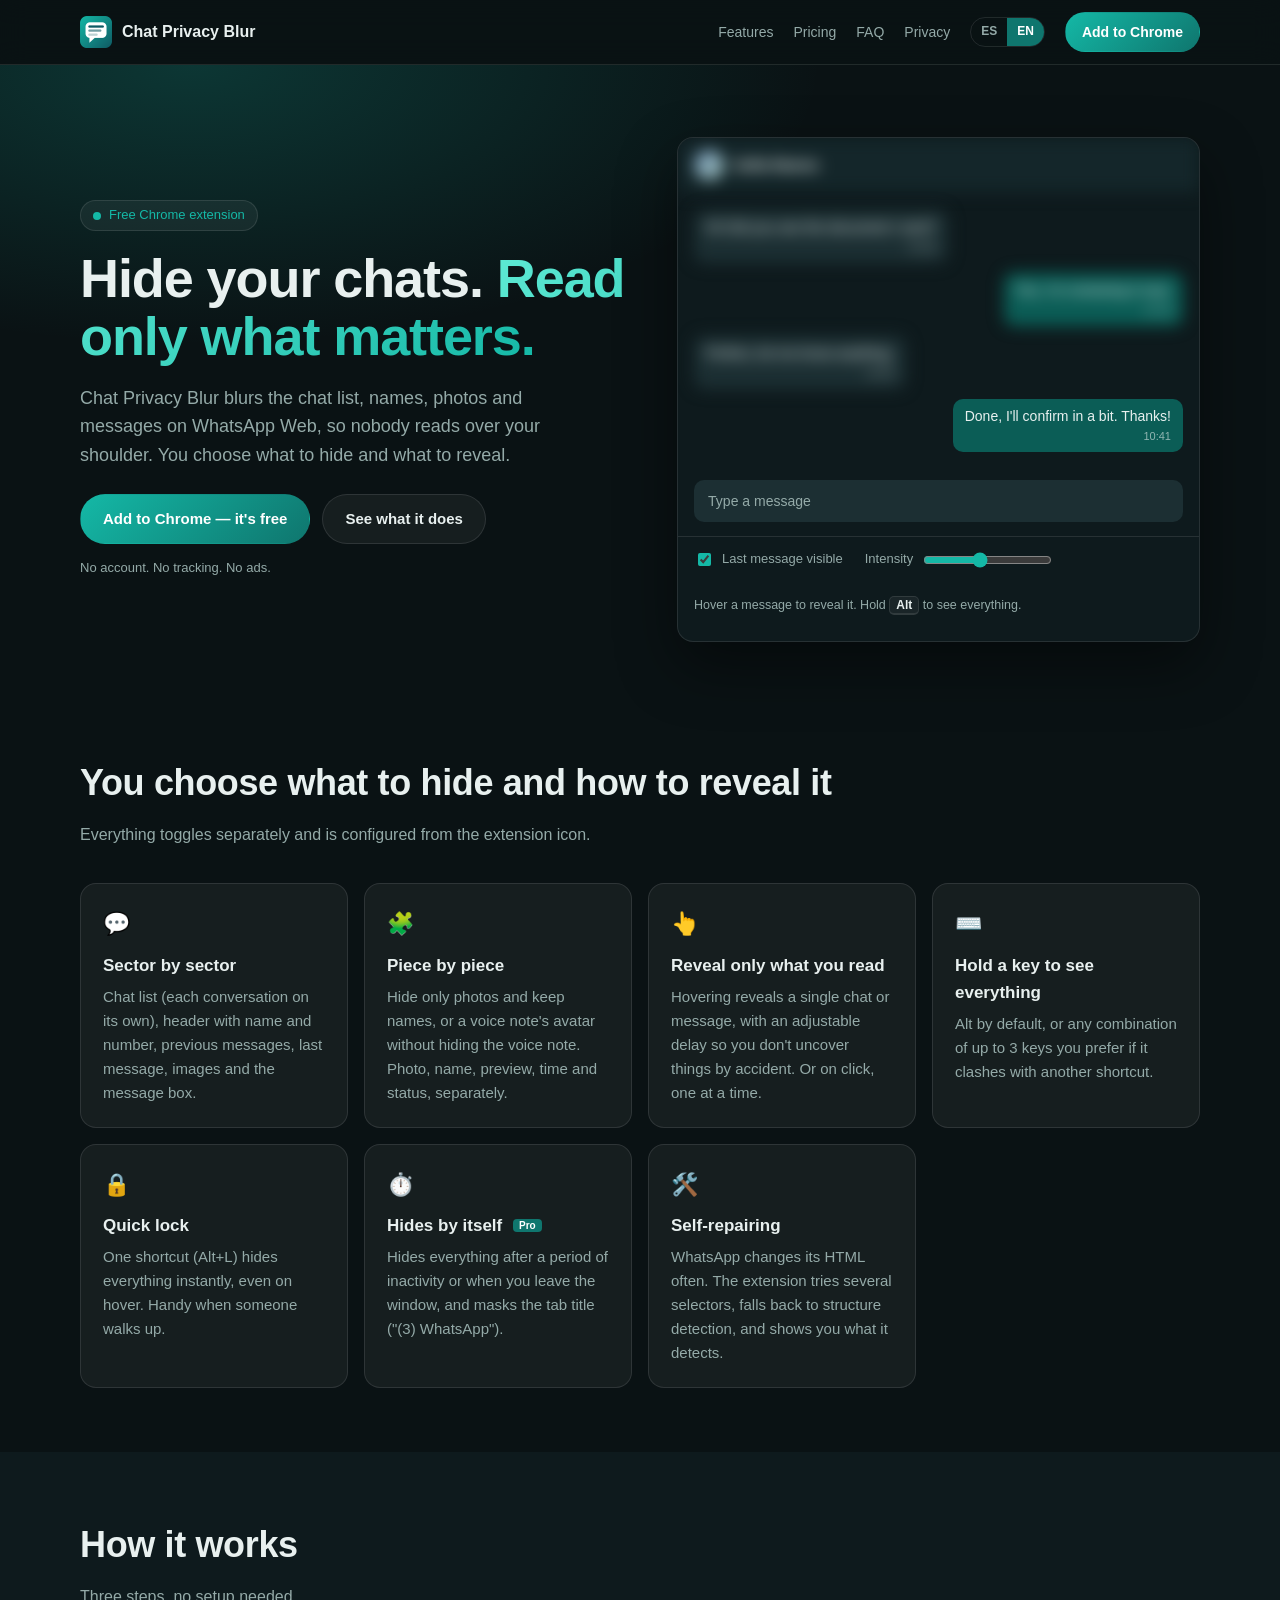
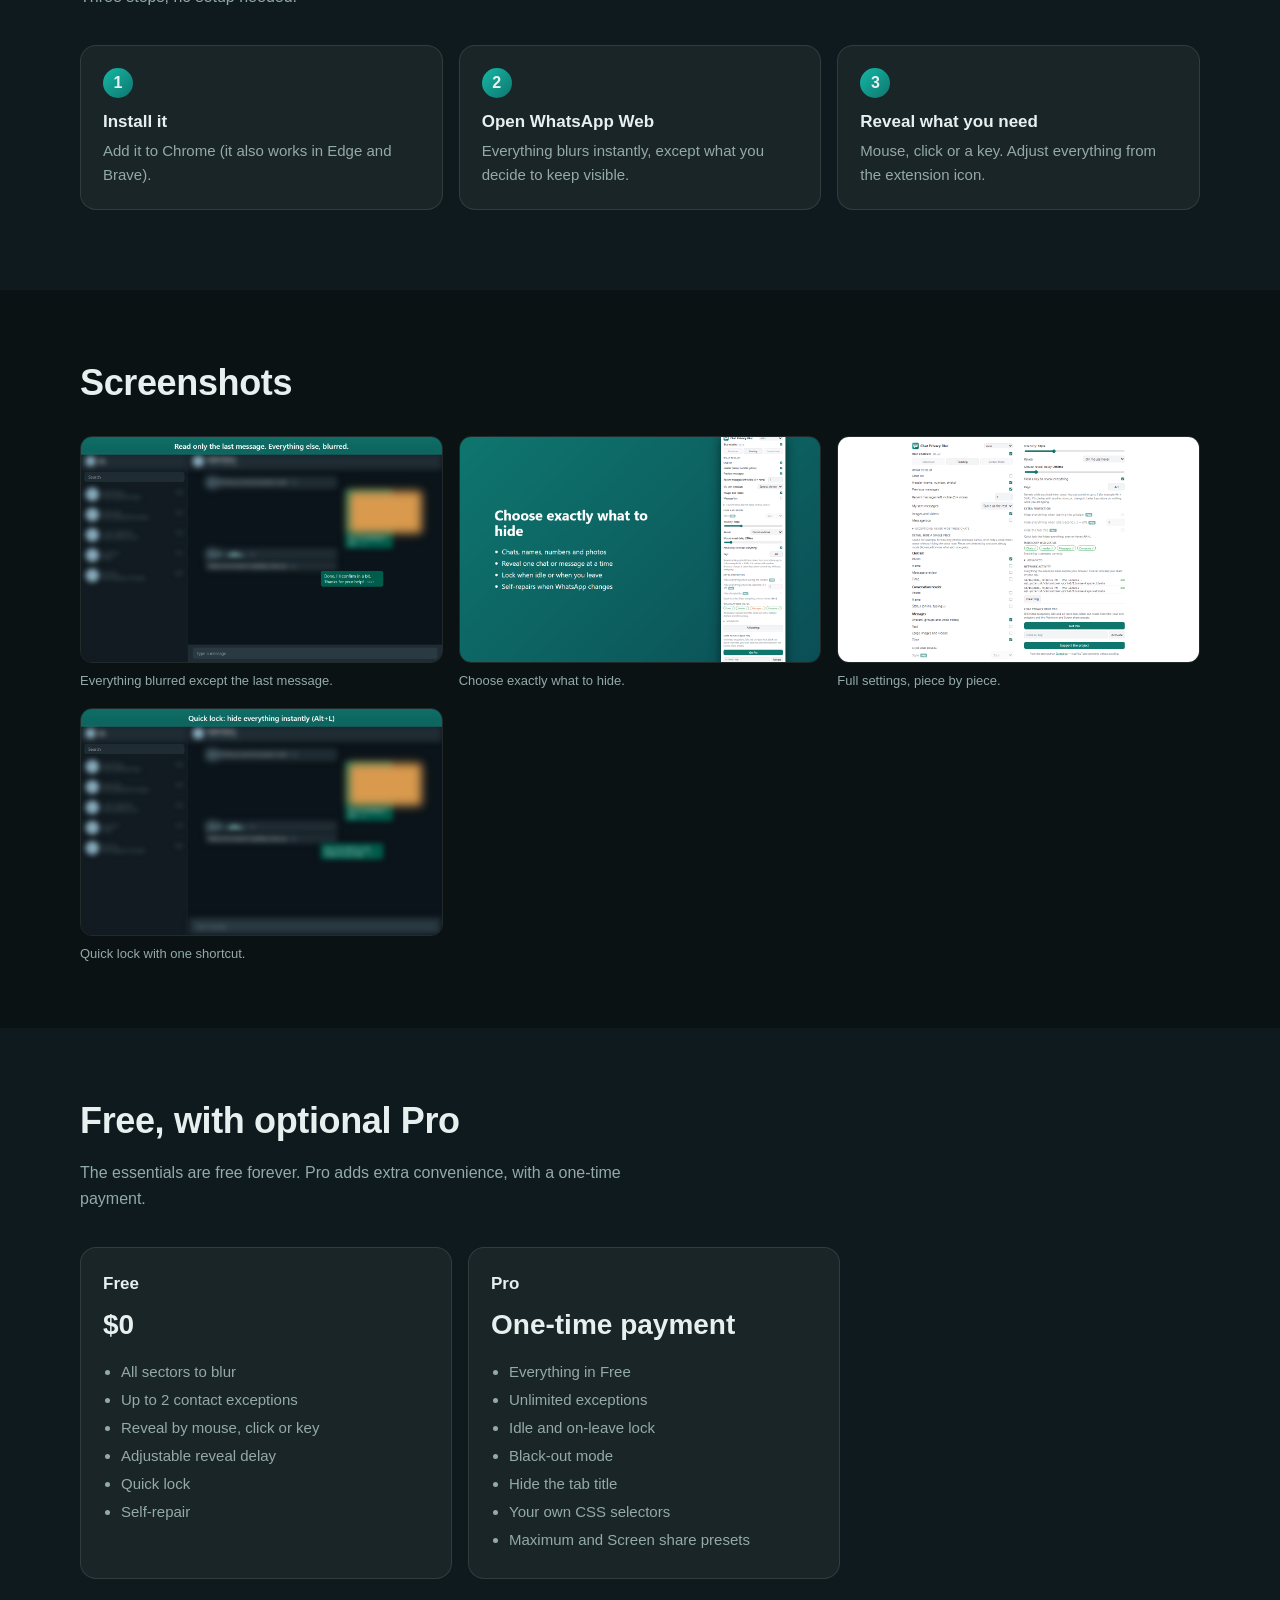
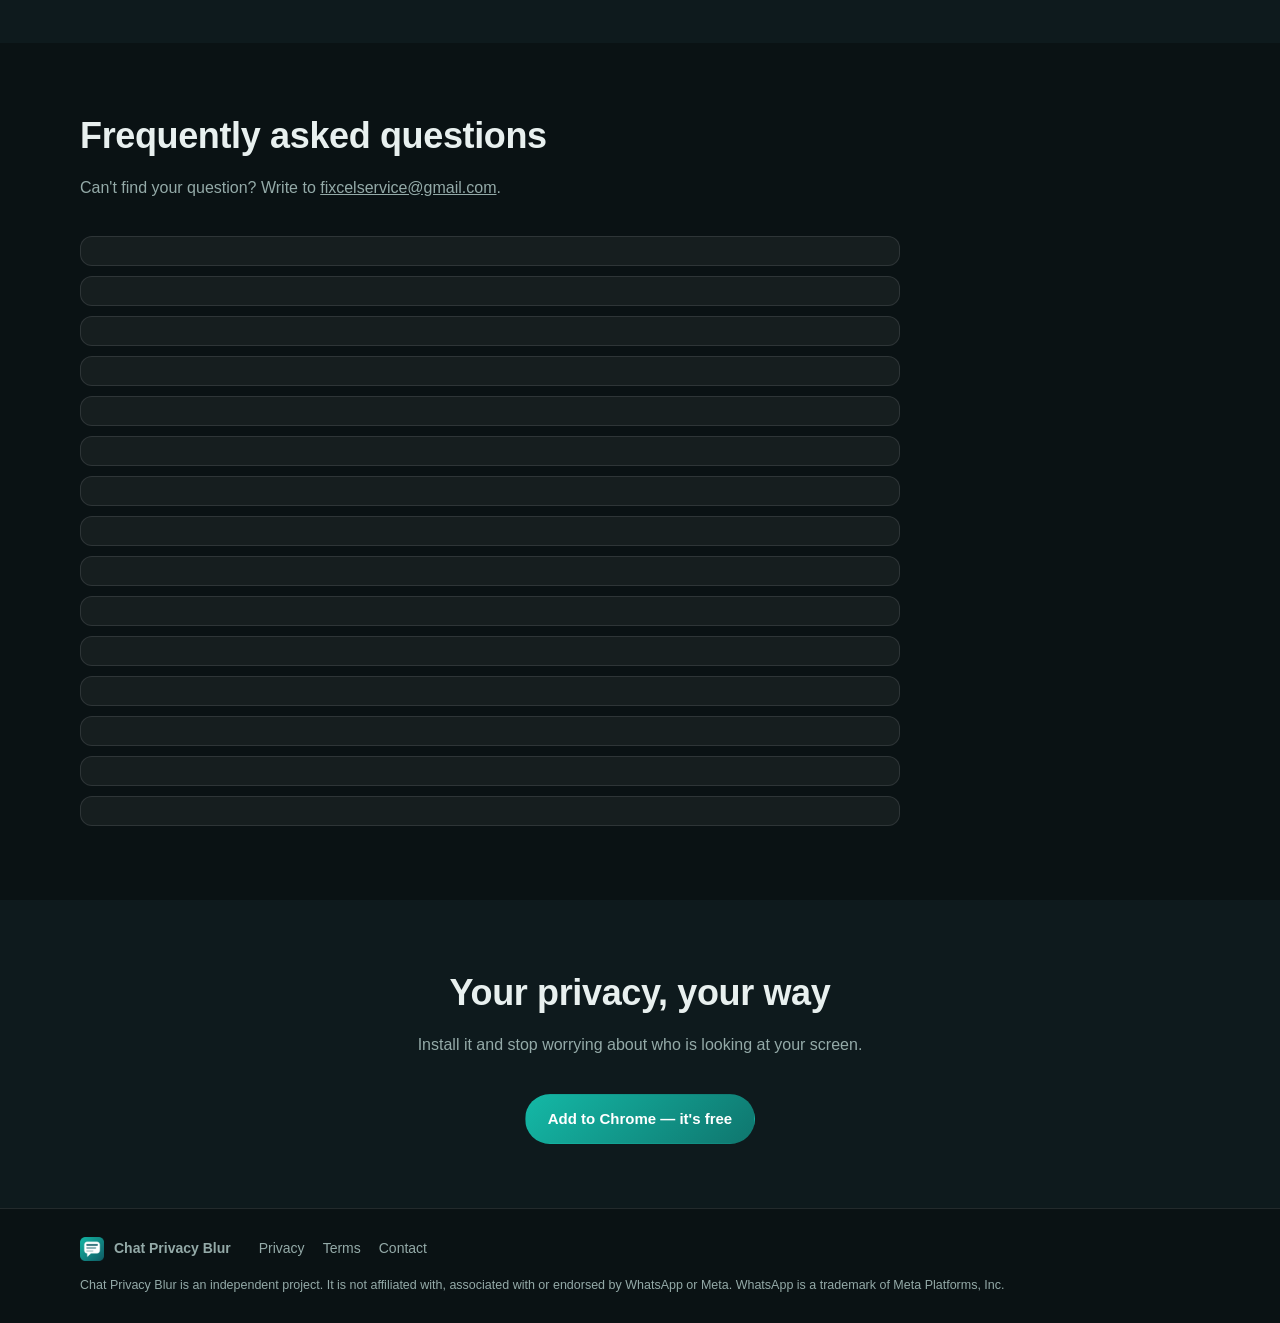
==== commit 31a0f0cb: "feat(sitio): enlace a la ficha del Chrome Web Store, Pro visible y politica de privacidad actualizad" ====
--- a/index.html
+++ b/index.html
@@ -162,11 +162,11 @@
             <h3 data-l="es">Gratis</h3><h3 data-l="en">Free</h3>
             <div class="big">$0</div>
             <ul data-l="es">
-              <li>Todos los sectores a desenfocar</li><li>Reveal por mouse, clic o tecla</li><li>Demora de reveal ajustable</li>
+              <li>Todos los sectores a desenfocar</li><li>Hasta 2 excepciones por contacto</li><li>Reveal por mouse, clic o tecla</li><li>Demora de reveal ajustable</li>
               <li>Bloqueo rápido</li><li>Reparación automática</li><li class="pro-off-only">Bloqueo por inactividad y al salir</li><li class="pro-off-only">Modo negro y selectores propios</li>
             </ul>
             <ul data-l="en">
-              <li>All sectors to blur</li><li>Reveal by mouse, click or key</li><li>Adjustable reveal delay</li>
+              <li>All sectors to blur</li><li>Up to 2 contact exceptions</li><li>Reveal by mouse, click or key</li><li>Adjustable reveal delay</li>
               <li>Quick lock</li><li>Self-repair</li><li class="pro-off-only">Idle and on-leave lock</li><li class="pro-off-only">Black-out mode and own selectors</li>
             </ul>
           </div>
@@ -174,11 +174,11 @@
             <h3>Pro</h3>
             <div class="big" data-l="es">Pago único</div><div class="big" data-l="en">One-time payment</div>
             <ul data-l="es">
-              <li>Todo lo gratuito</li><li>Bloqueo por inactividad y al salir de la ventana</li><li>Modo negro</li>
+              <li>Todo lo gratuito</li><li>Excepciones ilimitadas</li><li>Bloqueo por inactividad y al salir de la ventana</li><li>Modo negro</li>
               <li>Ocultar el título de la pestaña</li><li>Selectores CSS propios</li><li>Presets Máxima y Pantalla</li>
             </ul>
             <ul data-l="en">
-              <li>Everything in Free</li><li>Idle and on-leave lock</li><li>Black-out mode</li>
+              <li>Everything in Free</li><li>Unlimited exceptions</li><li>Idle and on-leave lock</li><li>Black-out mode</li>
               <li>Hide the tab title</li><li>Your own CSS selectors</li><li>Maximum and Screen share presets</li>
             </ul>
           </div>
@@ -195,14 +195,14 @@
           <p data-l="es">Sí, por ahora todo está incluido y es gratis.</p>
           <p data-l="en">Yes, for now everything is included and free.</p></details>
         <details class="pro-only"><summary data-l="es">¿Es gratis? ¿Qué agrega Pro?</summary><summary data-l="en">Is it free? What does Pro add?</summary>
-          <p data-l="es">Lo esencial es gratis para siempre: todos los sectores, reveal por mouse, clic o tecla, bloqueo rápido y reparación automática. Pro (pago único) suma bloqueo por inactividad y al salir de la ventana, modo negro, ocultar el título de la pestaña, selectores propios y los presets Máxima y Pantalla.</p>
-          <p data-l="en">The essentials are free forever: all sectors, reveal by mouse, click or key, quick lock and self-repair. Pro (one-time payment) adds idle and on-leave lock, black-out mode, hiding the tab title, your own selectors and the Maximum and Screen share presets.</p></details>
+          <p data-l="es">Lo esencial es gratis para siempre: todos los sectores, reveal por mouse, clic o tecla, bloqueo rápido y reparación automática. Pro (pago único) suma excepciones ilimitadas (gratis hasta 2), bloqueo por inactividad y al salir de la ventana, modo negro, ocultar el título de la pestaña, selectores propios y los presets Máxima y Pantalla.</p>
+          <p data-l="en">The essentials are free forever: all sectors, reveal by mouse, click or key, quick lock and self-repair. Pro (one-time payment) adds unlimited exceptions (free up to 2), idle and on-leave lock, black-out mode, hiding the tab title, your own selectors and the Maximum and Screen share presets.</p></details>
         <details><summary data-l="es">¿Lee o guarda mis mensajes?</summary><summary data-l="en">Does it read or store my messages?</summary>
           <p data-l="es">No. Solo aplica un efecto visual sobre la página, dentro de tu navegador. No recolecta, guarda ni envía mensajes, contactos ni números. No usa servidores propios ni analítica. En la extensión hay una pantalla de “Actividad de red” que muestra todo lo que hace fuera del navegador.</p>
           <p data-l="en">No. It only applies a visual effect to the page, inside your browser. It does not collect, store or send messages, contacts or numbers. No own servers, no analytics. The extension has a “Network activity” screen that shows everything it does outside the browser.</p></details>
         <details><summary data-l="es">¿Cómo dejo siempre visible un chat?</summary><summary data-l="en">How do I keep one chat always visible?</summary>
-          <p data-l="es">Con la lista de Excepciones del popup: escribís el nombre o número del contacto, o tocás “Agregar el chat abierto”. Elegís si se libera solo el chat en la lista o también la conversación, y se puede definir por contacto agregando “| list” o “| chat” al final de la línea.</p>
-          <p data-l="en">With the Exceptions list in the popup: type the contact's name or number, or click “Add the open chat”. You choose whether only the chat in the list is released or the conversation too, and you can set it per contact by adding “| list” or “| chat” at the end of the line.</p></details>
+          <p data-l="es">Con la lista de Excepciones del popup (gratis hasta 2 contactos; Pro no tiene límite): escribís el nombre o número del contacto, o tocás “Agregar el chat abierto”. Elegís si se libera solo el chat en la lista o también la conversación, y se puede definir por contacto agregando “| list” o “| chat” al final de la línea.</p>
+          <p data-l="en">With the Exceptions list in the popup (free for up to 2 contacts; Pro has no limit): type the contact's name or number, or click “Add the open chat”. You choose whether only the chat in the list is released or the conversation too, and you can set it per contact by adding “| list” or “| chat” at the end of the line.</p></details>
         <details><summary data-l="es">¿Cuántos mensajes quedan visibles?</summary><summary data-l="en">How many messages stay visible?</summary>
           <p data-l="es">Los que elijas, de 0 a 50. Tus propios mensajes enviados se pueden dejar como los demás, siempre tapados o siempre visibles.</p>
           <p data-l="en">As many as you choose, from 0 to 50. Your own sent messages can follow the same rule, be always hidden or always visible.</p></details>
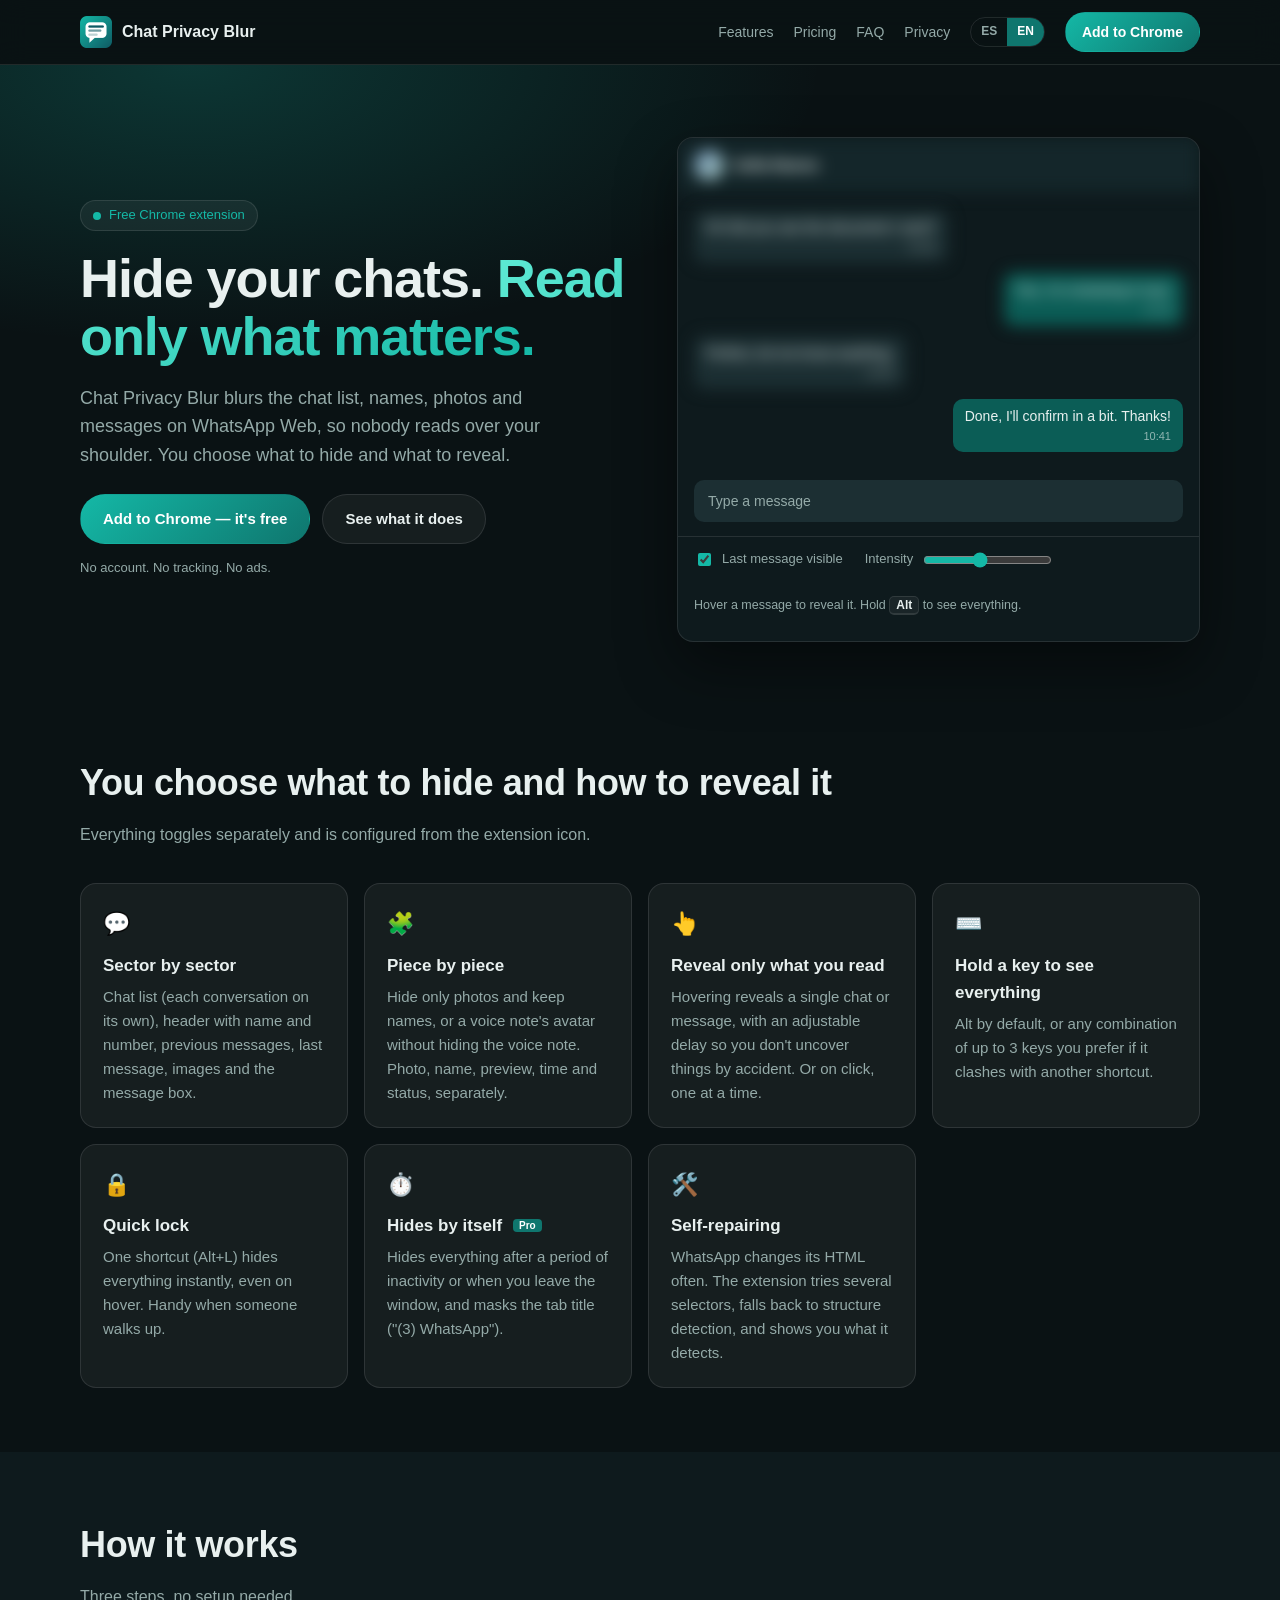
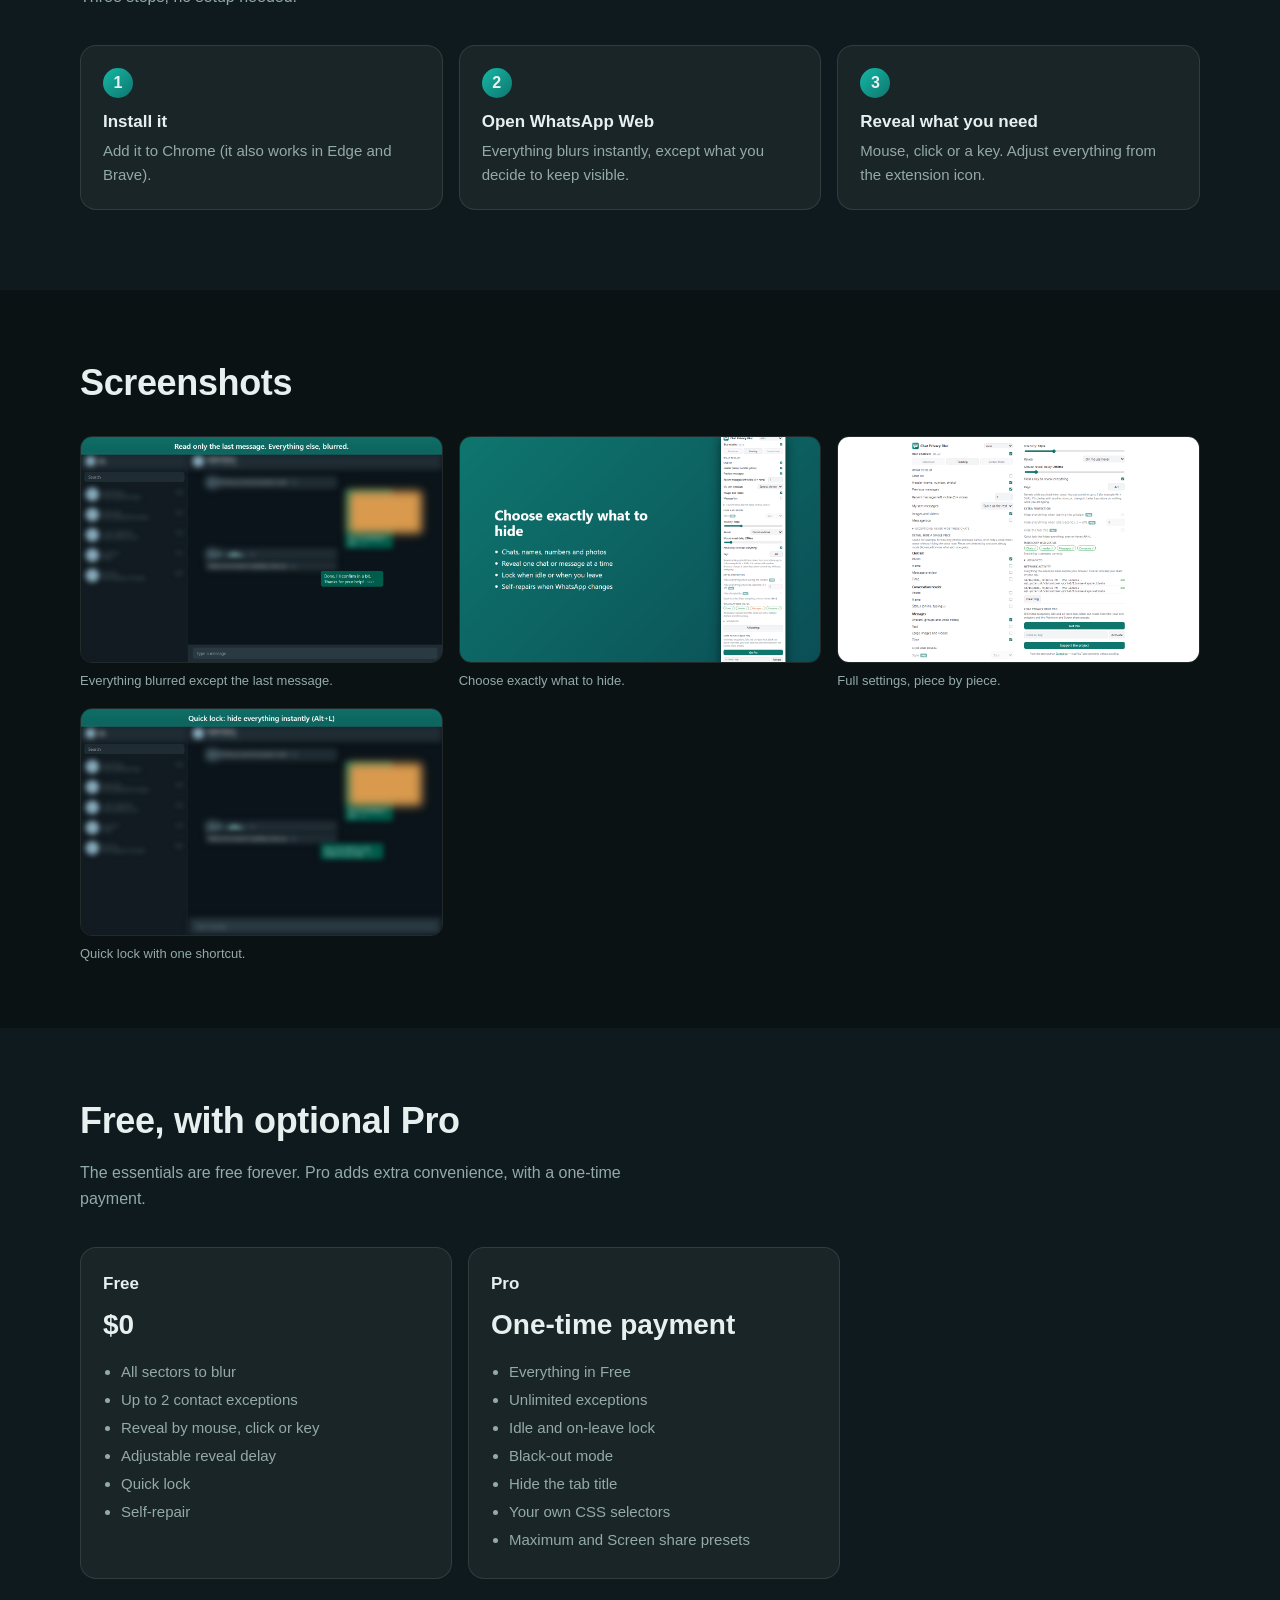
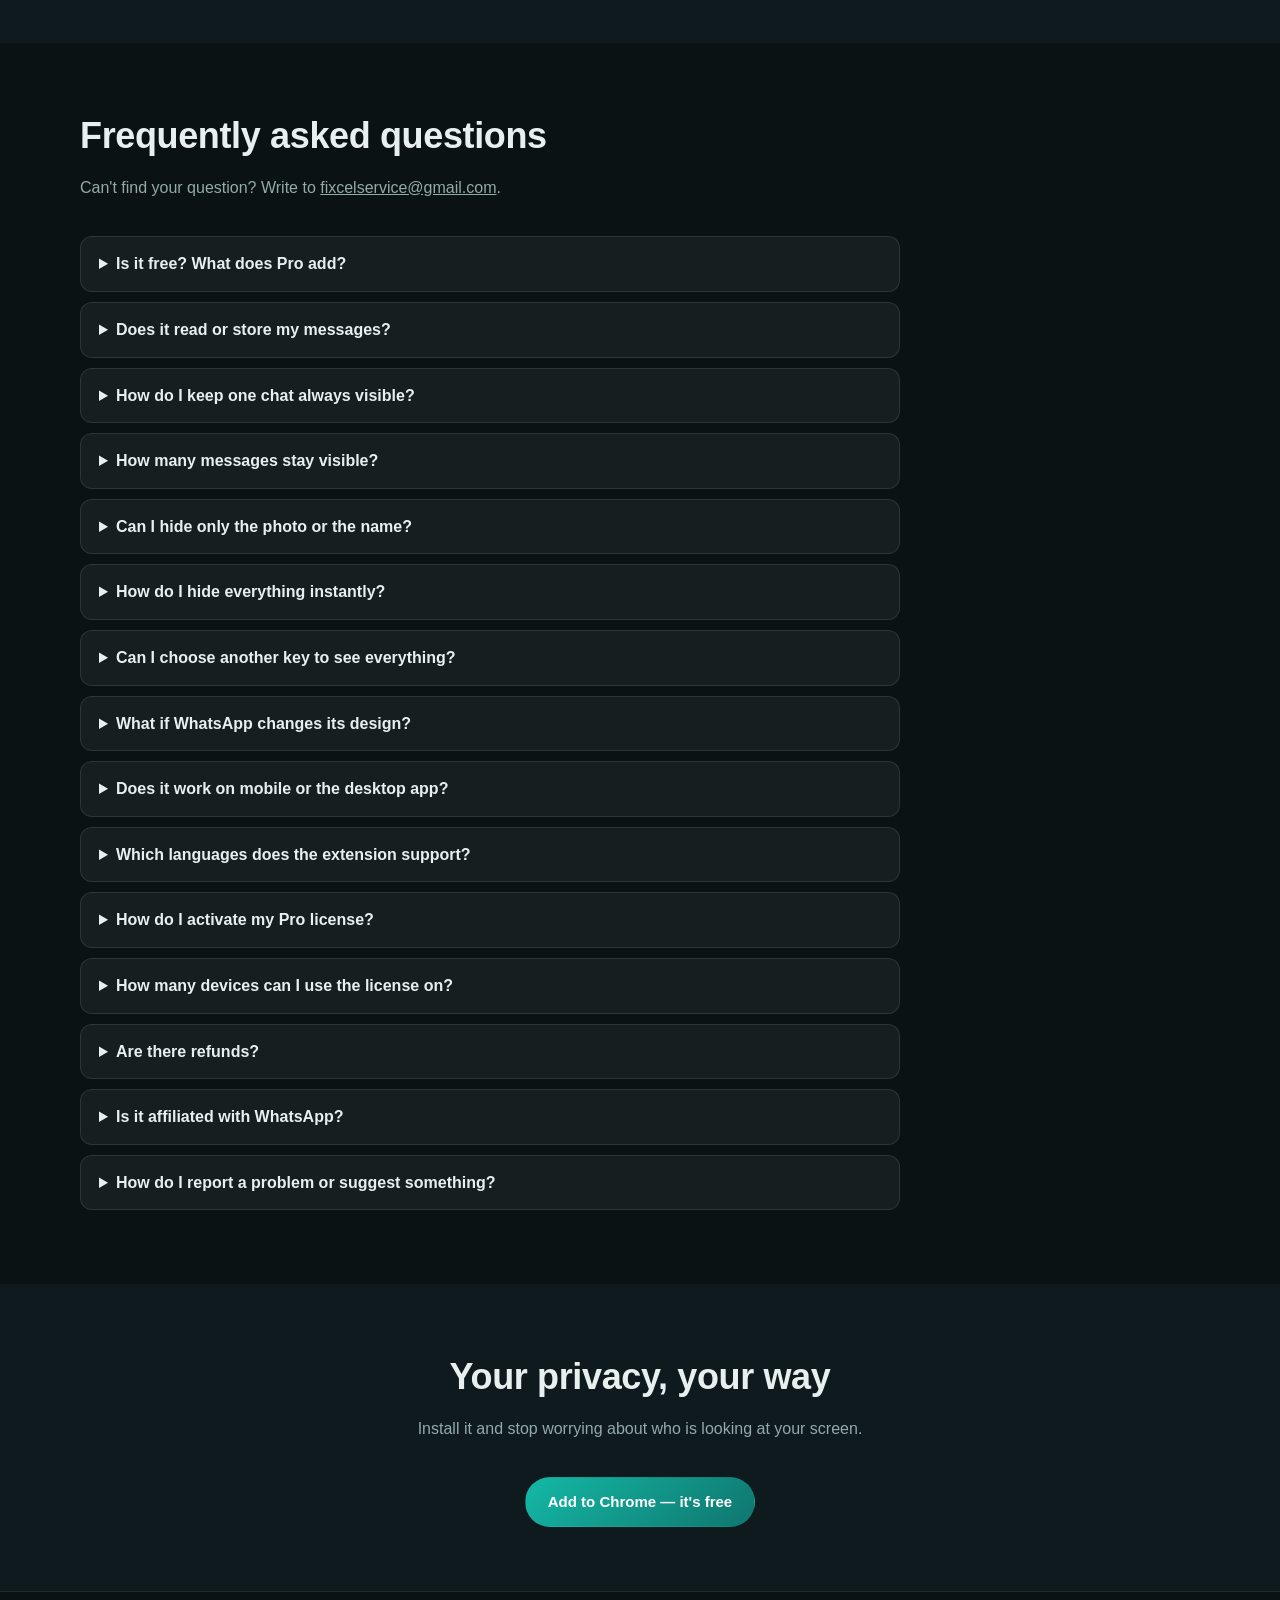
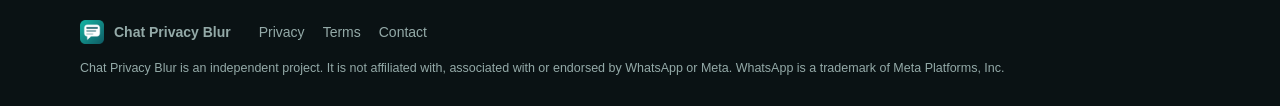
==== commit 97ab099d: "fix(sitio): las preguntas frecuentes se veian vacias en ingles (una sola summary por pregunta)" ====
--- a/index.html
+++ b/index.html
@@ -191,52 +191,52 @@
         <h2 data-l="es">Preguntas frecuentes</h2><h2 data-l="en">Frequently asked questions</h2>
         <p class="sub" data-l="es">¿No encontrás tu pregunta? Escribime a <a href="mailto:fixcelservice@gmail.com">fixcelservice@gmail.com</a>.</p>
         <p class="sub" data-l="en">Can't find your question? Write to <a href="mailto:fixcelservice@gmail.com">fixcelservice@gmail.com</a>.</p>
-        <details class="pro-off-only"><summary data-l="es">¿Es gratis?</summary><summary data-l="en">Is it free?</summary>
+        <details class="pro-off-only"><summary><span data-l="es">¿Es gratis?</span><span data-l="en">Is it free?</span></summary>
           <p data-l="es">Sí, por ahora todo está incluido y es gratis.</p>
           <p data-l="en">Yes, for now everything is included and free.</p></details>
-        <details class="pro-only"><summary data-l="es">¿Es gratis? ¿Qué agrega Pro?</summary><summary data-l="en">Is it free? What does Pro add?</summary>
+        <details class="pro-only"><summary><span data-l="es">¿Es gratis? ¿Qué agrega Pro?</span><span data-l="en">Is it free? What does Pro add?</span></summary>
           <p data-l="es">Lo esencial es gratis para siempre: todos los sectores, reveal por mouse, clic o tecla, bloqueo rápido y reparación automática. Pro (pago único) suma excepciones ilimitadas (gratis hasta 2), bloqueo por inactividad y al salir de la ventana, modo negro, ocultar el título de la pestaña, selectores propios y los presets Máxima y Pantalla.</p>
           <p data-l="en">The essentials are free forever: all sectors, reveal by mouse, click or key, quick lock and self-repair. Pro (one-time payment) adds unlimited exceptions (free up to 2), idle and on-leave lock, black-out mode, hiding the tab title, your own selectors and the Maximum and Screen share presets.</p></details>
-        <details><summary data-l="es">¿Lee o guarda mis mensajes?</summary><summary data-l="en">Does it read or store my messages?</summary>
+        <details><summary><span data-l="es">¿Lee o guarda mis mensajes?</span><span data-l="en">Does it read or store my messages?</span></summary>
           <p data-l="es">No. Solo aplica un efecto visual sobre la página, dentro de tu navegador. No recolecta, guarda ni envía mensajes, contactos ni números. No usa servidores propios ni analítica. En la extensión hay una pantalla de “Actividad de red” que muestra todo lo que hace fuera del navegador.</p>
           <p data-l="en">No. It only applies a visual effect to the page, inside your browser. It does not collect, store or send messages, contacts or numbers. No own servers, no analytics. The extension has a “Network activity” screen that shows everything it does outside the browser.</p></details>
-        <details><summary data-l="es">¿Cómo dejo siempre visible un chat?</summary><summary data-l="en">How do I keep one chat always visible?</summary>
+        <details><summary><span data-l="es">¿Cómo dejo siempre visible un chat?</span><span data-l="en">How do I keep one chat always visible?</span></summary>
           <p data-l="es">Con la lista de Excepciones del popup (gratis hasta 2 contactos; Pro no tiene límite): escribís el nombre o número del contacto, o tocás “Agregar el chat abierto”. Elegís si se libera solo el chat en la lista o también la conversación, y se puede definir por contacto agregando “| list” o “| chat” al final de la línea.</p>
           <p data-l="en">With the Exceptions list in the popup (free for up to 2 contacts; Pro has no limit): type the contact's name or number, or click “Add the open chat”. You choose whether only the chat in the list is released or the conversation too, and you can set it per contact by adding “| list” or “| chat” at the end of the line.</p></details>
-        <details><summary data-l="es">¿Cuántos mensajes quedan visibles?</summary><summary data-l="en">How many messages stay visible?</summary>
+        <details><summary><span data-l="es">¿Cuántos mensajes quedan visibles?</span><span data-l="en">How many messages stay visible?</span></summary>
           <p data-l="es">Los que elijas, de 0 a 50. Tus propios mensajes enviados se pueden dejar como los demás, siempre tapados o siempre visibles.</p>
           <p data-l="en">As many as you choose, from 0 to 50. Your own sent messages can follow the same rule, be always hidden or always visible.</p></details>
-        <details><summary data-l="es">¿Puedo tapar solo la foto o el nombre?</summary><summary data-l="en">Can I hide only the photo or the name?</summary>
+        <details><summary><span data-l="es">¿Puedo tapar solo la foto o el nombre?</span><span data-l="en">Can I hide only the photo or the name?</span></summary>
           <p data-l="es">Sí. En la configuración completa podés tapar por separado la foto, el nombre, la vista previa y la hora de cada chat, y en los mensajes el texto, la hora, las imágenes grandes y los avatares. Así, por ejemplo, podés ver una nota de voz sin su avatar.</p>
           <p data-l="en">Yes. In the full settings you can hide the photo, name, preview and time of each chat separately, and in messages the text, time, large images and avatars. That way you can, for example, see a voice note without its avatar.</p></details>
-        <details><summary data-l="es">¿Cómo tapo todo al instante?</summary><summary data-l="en">How do I hide everything instantly?</summary>
+        <details><summary><span data-l="es">¿Cómo tapo todo al instante?</span><span data-l="en">How do I hide everything instantly?</span></summary>
           <p data-l="es">Con el bloqueo rápido, Alt+L: tapa todo, incluso al pasar el mouse. Alt+B activa o desactiva el desenfoque. Los dos atajos se pueden cambiar en chrome://extensions/shortcuts.</p>
           <p data-l="en">With quick lock, Alt+L: it hides everything, even on hover. Alt+B turns the blur on or off. Both shortcuts can be changed at chrome://extensions/shortcuts.</p></details>
-        <details><summary data-l="es">¿Puedo elegir otra tecla para ver todo?</summary><summary data-l="en">Can I choose another key to see everything?</summary>
+        <details><summary><span data-l="es">¿Puedo elegir otra tecla para ver todo?</span><span data-l="en">Can I choose another key to see everything?</span></summary>
           <p data-l="es">Sí. Desde el popup elegís una tecla o una combinación de hasta 3, por si Alt choca con otro atajo.</p>
           <p data-l="en">Yes. From the popup you pick a key or a combination of up to 3, in case Alt clashes with another shortcut.</p></details>
-        <details><summary data-l="es">¿Qué pasa si WhatsApp cambia su diseño?</summary><summary data-l="en">What if WhatsApp changes its design?</summary>
+        <details><summary><span data-l="es">¿Qué pasa si WhatsApp cambia su diseño?</span><span data-l="en">What if WhatsApp changes its design?</span></summary>
           <p data-l="es">La extensión prueba varios selectores y, si fallan, detecta los elementos por su estructura. El popup te muestra qué se detecta. Si algo se rompe, se corrige con una actualización.</p>
           <p data-l="en">The extension tries several selectors and, if they fail, detects elements by structure. The popup shows what is detected. If something breaks, it is fixed with an update.</p></details>
-        <details><summary data-l="es">¿Funciona en el celular o en la app de escritorio?</summary><summary data-l="en">Does it work on mobile or the desktop app?</summary>
+        <details><summary><span data-l="es">¿Funciona en el celular o en la app de escritorio?</span><span data-l="en">Does it work on mobile or the desktop app?</span></summary>
           <p data-l="es">No. Es una extensión de navegador: funciona en WhatsApp Web (web.whatsapp.com) con Chrome, Edge o Brave en computadora.</p>
           <p data-l="en">No. It is a browser extension: it works on WhatsApp Web (web.whatsapp.com) with Chrome, Edge or Brave on a computer.</p></details>
-        <details><summary data-l="es">¿En qué idiomas está la extensión?</summary><summary data-l="en">Which languages does the extension support?</summary>
+        <details><summary><span data-l="es">¿En qué idiomas está la extensión?</span><span data-l="en">Which languages does the extension support?</span></summary>
           <p data-l="es">En 13: español, inglés, portugués (Brasil), ruso, chino simplificado, japonés, francés, alemán, italiano, hindi, árabe, indonesio y turco. Podés cambiarlo desde el popup o dejarlo en Auto, que sigue el idioma de tu navegador.</p>
           <p data-l="en">13: Spanish, English, Portuguese (Brazil), Russian, Simplified Chinese, Japanese, French, German, Italian, Hindi, Arabic, Indonesian and Turkish. Change it from the popup or leave it on Auto, which follows your browser's language.</p></details>
-        <details class="pro-only"><summary data-l="es">¿Cómo activo mi licencia Pro?</summary><summary data-l="en">How do I activate my Pro license?</summary>
+        <details class="pro-only"><summary><span data-l="es">¿Cómo activo mi licencia Pro?</span><span data-l="en">How do I activate my Pro license?</span></summary>
           <p data-l="es">Después de comprar, Polar te muestra la clave y te la manda por email. Abrí el popup, andá a “Chat Privacy Blur Pro”, pegá la clave y tocá Activar.</p>
           <p data-l="en">After purchase, Polar shows you the key and emails it to you. Open the popup, go to “Chat Privacy Blur Pro”, paste the key and click Activate.</p></details>
-        <details class="pro-only"><summary data-l="es">¿En cuántos equipos puedo usar la licencia?</summary><summary data-l="en">How many devices can I use the license on?</summary>
+        <details class="pro-only"><summary><span data-l="es">¿En cuántos equipos puedo usar la licencia?</span><span data-l="en">How many devices can I use the license on?</span></summary>
           <p data-l="es">En hasta 3. Si cambiás de computadora, usá “Quitar de este equipo” en el popup para liberar un lugar y activala en la nueva.</p>
           <p data-l="en">Up to 3. If you switch computers, use “Remove from this device” in the popup to free a slot and activate it on the new one.</p></details>
-        <details class="pro-only"><summary data-l="es">¿Hay reembolsos?</summary><summary data-l="en">Are there refunds?</summary>
+        <details class="pro-only"><summary><span data-l="es">¿Hay reembolsos?</span><span data-l="en">Are there refunds?</span></summary>
           <p data-l="es">Los reembolsos siguen la política que se muestra al comprar. Escribime a <a href="mailto:fixcelservice@gmail.com">fixcelservice@gmail.com</a> con el email de tu compra.</p>
           <p data-l="en">Refunds follow the policy shown at checkout. Write to <a href="mailto:fixcelservice@gmail.com">fixcelservice@gmail.com</a> with your purchase email.</p></details>
-        <details><summary data-l="es">¿Está afiliada a WhatsApp?</summary><summary data-l="en">Is it affiliated with WhatsApp?</summary>
+        <details><summary><span data-l="es">¿Está afiliada a WhatsApp?</span><span data-l="en">Is it affiliated with WhatsApp?</span></summary>
           <p data-l="es">No. Chat Privacy Blur es un proyecto independiente, no afiliado, asociado ni respaldado por WhatsApp ni por Meta.</p>
           <p data-l="en">No. Chat Privacy Blur is an independent project, not affiliated with, associated with or endorsed by WhatsApp or Meta.</p></details>
-        <details><summary data-l="es">¿Cómo reporto un problema o sugiero algo?</summary><summary data-l="en">How do I report a problem or suggest something?</summary>
+        <details><summary><span data-l="es">¿Cómo reporto un problema o sugiero algo?</span><span data-l="en">How do I report a problem or suggest something?</span></summary>
           <p data-l="es">Escribime a <a href="mailto:fixcelservice@gmail.com">fixcelservice@gmail.com</a>. Si es algo que no se tapa, en el popup, “Avanzado”, hay un botón para copiar un diagnóstico del HTML sin textos ni nombres, que ayuda mucho a arreglarlo.</p>
           <p data-l="en">Write to <a href="mailto:fixcelservice@gmail.com">fixcelservice@gmail.com</a>. If something is not being hidden, in the popup under “Advanced” there is a button to copy an HTML diagnostic without texts or names, which helps a lot to fix it.</p></details>
       </div>
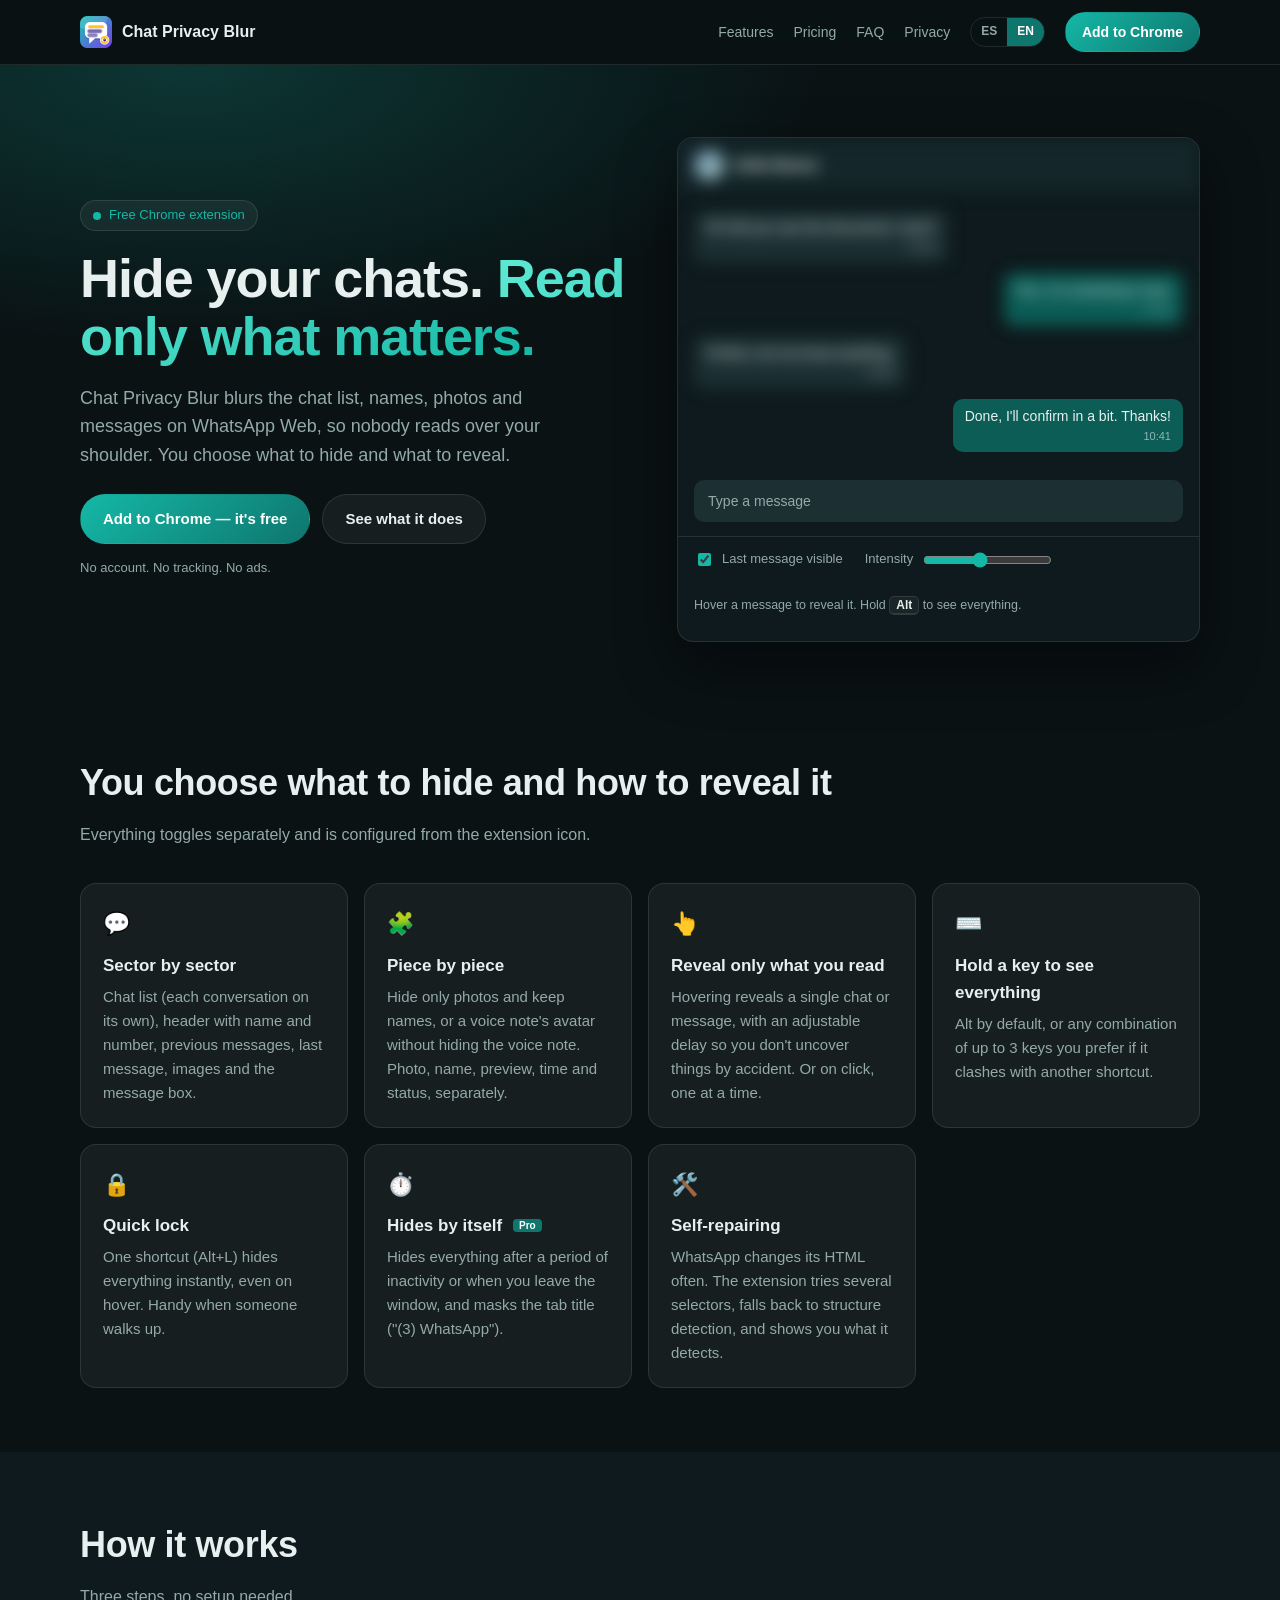
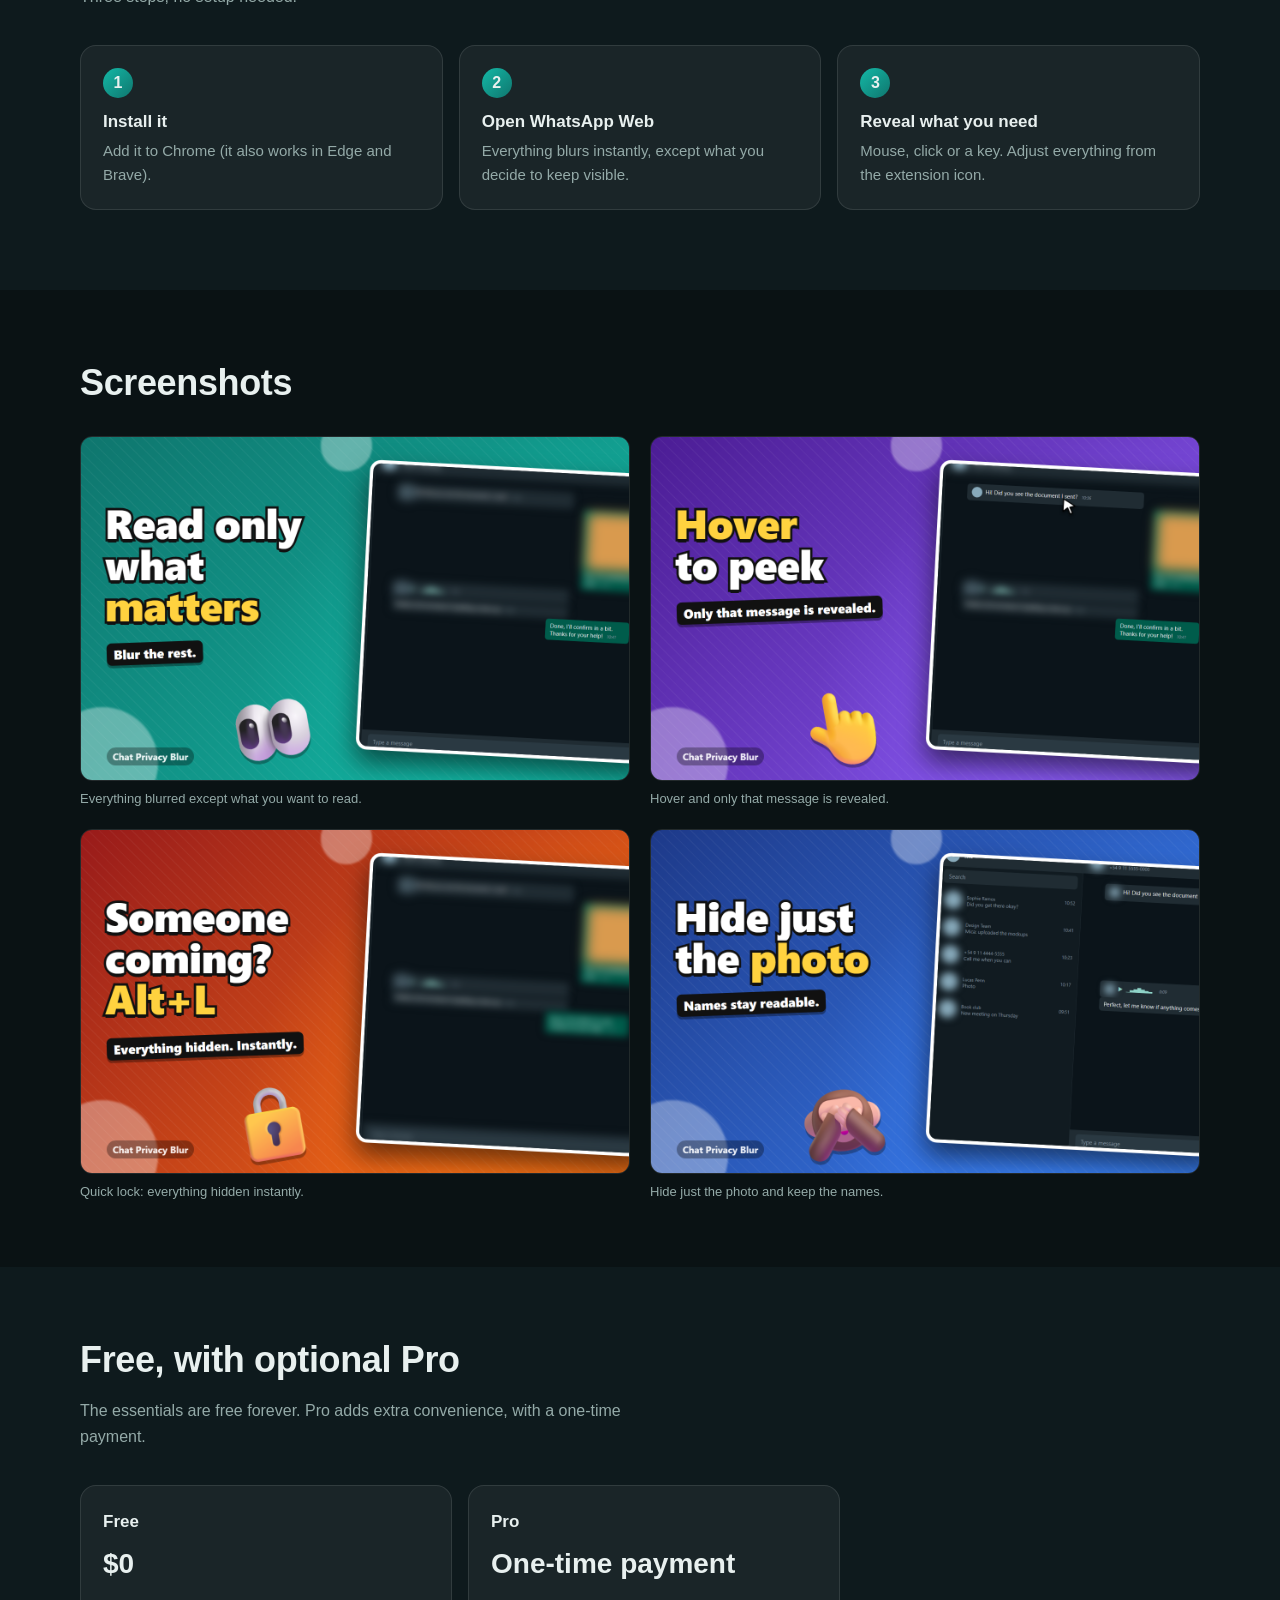
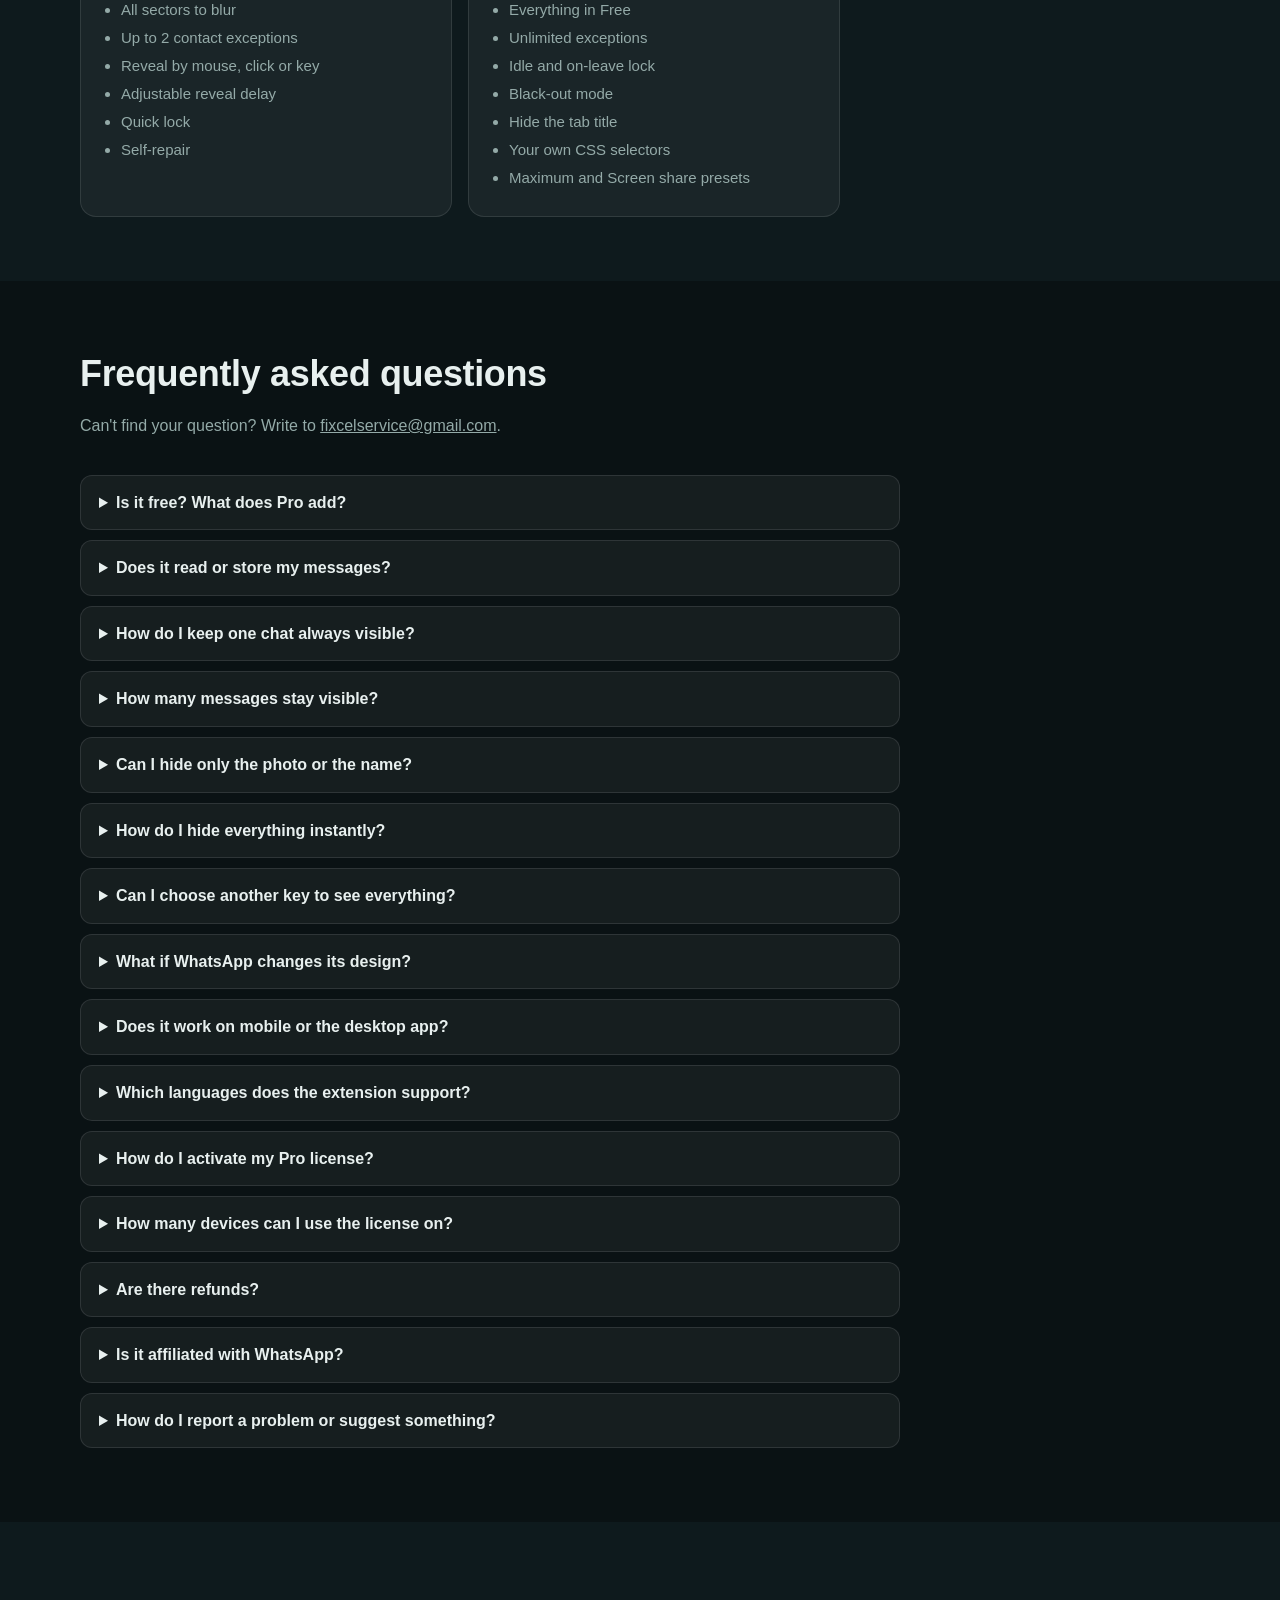
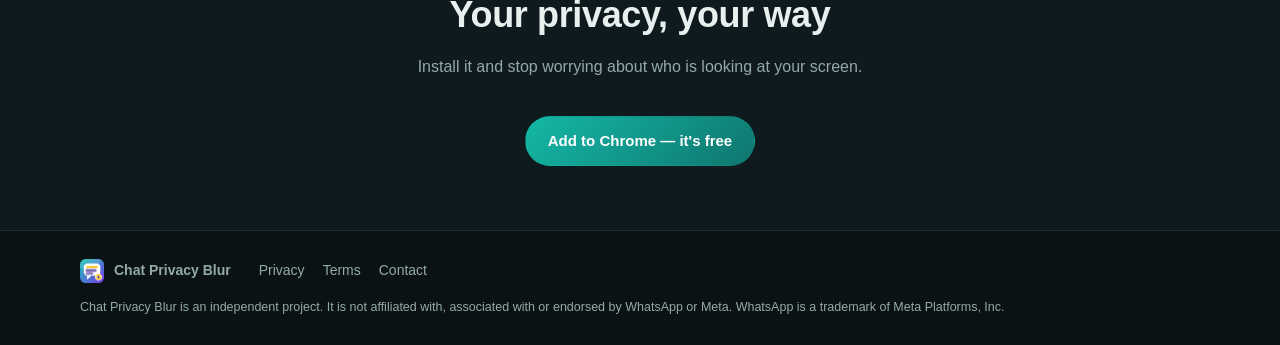
==== commit a8a0145f: "feat(sitio): capturas llamativas, icono nuevo, imagen para compartir y galeria de 2 por fila" ====
--- a/index.html
+++ b/index.html
@@ -127,24 +127,24 @@
         <h2 data-l="es">Capturas</h2><h2 data-l="en">Screenshots</h2>
         <div class="shots" style="margin-top:24px">
           <figure>
-            <img data-l="es" src="assets/es-1-blur.png" alt="WhatsApp Web con todo desenfocado salvo el último mensaje" loading="lazy">
-            <img data-l="en" src="assets/en-1-blur.png" alt="WhatsApp Web blurred except for the last message" loading="lazy">
-            <figcaption data-l="es">Todo borroso, menos el último mensaje.</figcaption><figcaption data-l="en">Everything blurred except the last message.</figcaption>
-          </figure>
-          <figure>
-            <img data-l="es" src="assets/es-2-options.png" alt="Panel de opciones de la extensión" loading="lazy">
-            <img data-l="en" src="assets/en-2-options.png" alt="The extension's options panel" loading="lazy">
-            <figcaption data-l="es">Elegís exactamente qué tapar.</figcaption><figcaption data-l="en">Choose exactly what to hide.</figcaption>
-          </figure>
-          <figure>
-            <img data-l="es" src="assets/es-4-details.png" alt="Configuración completa con interruptores por pieza" loading="lazy">
-            <img data-l="en" src="assets/en-4-details.png" alt="Full settings with per-piece switches" loading="lazy">
-            <figcaption data-l="es">Configuración completa, pieza por pieza.</figcaption><figcaption data-l="en">Full settings, piece by piece.</figcaption>
-          </figure>
-          <figure>
-            <img data-l="es" src="assets/es-3-lock.png" alt="Bloqueo rápido: todo tapado" loading="lazy">
-            <img data-l="en" src="assets/en-3-lock.png" alt="Quick lock: everything hidden" loading="lazy">
-            <figcaption data-l="es">Bloqueo rápido con un atajo.</figcaption><figcaption data-l="en">Quick lock with one shortcut.</figcaption>
+            <img data-l="es" src="assets/es-1-read.png" alt="Chats borrosos salvo el último mensaje" loading="lazy">
+            <img data-l="en" src="assets/en-1-read.png" alt="Chats blurred except the last message" loading="lazy">
+            <figcaption data-l="es">Todo borroso, menos lo que querés leer.</figcaption><figcaption data-l="en">Everything blurred except what you want to read.</figcaption>
+          </figure>
+          <figure>
+            <img data-l="es" src="assets/es-2-hover.png" alt="Un mensaje revelado al pasar el mouse" loading="lazy">
+            <img data-l="en" src="assets/en-2-hover.png" alt="A message revealed on hover" loading="lazy">
+            <figcaption data-l="es">Pasá el mouse y se revela solo ese mensaje.</figcaption><figcaption data-l="en">Hover and only that message is revealed.</figcaption>
+          </figure>
+          <figure>
+            <img data-l="es" src="assets/es-3-lock.png" alt="Bloqueo rápido con Alt+L" loading="lazy">
+            <img data-l="en" src="assets/en-3-lock.png" alt="Quick lock with Alt+L" loading="lazy">
+            <figcaption data-l="es">Bloqueo rápido: todo tapado al instante.</figcaption><figcaption data-l="en">Quick lock: everything hidden instantly.</figcaption>
+          </figure>
+          <figure>
+            <img data-l="es" src="assets/es-4-pieces.png" alt="Fotos borrosas con los nombres legibles" loading="lazy">
+            <img data-l="en" src="assets/en-4-pieces.png" alt="Blurred photos with readable names" loading="lazy">
+            <figcaption data-l="es">Tapá solo la foto y dejá los nombres.</figcaption><figcaption data-l="en">Hide just the photo and keep the names.</figcaption>
           </figure>
         </div>
       </div>
--- a/style.css
+++ b/style.css
@@ -122,7 +122,8 @@
 .steps h3 { margin: 0 0 4px; font-size: 17px; }
 .steps p { margin: 0; color: var(--muted); font-size: 15px; }
 
-.shots { display: grid; grid-template-columns: repeat(auto-fit, minmax(300px, 1fr)); gap: 16px; }
+.shots { display: grid; grid-template-columns: repeat(2, minmax(0, 1fr)); gap: 20px; }
+@media (max-width: 640px) { .shots { grid-template-columns: minmax(0, 1fr); } }
 .shots figure { margin: 0; }
 .shots img { border-radius: 12px; border: 1px solid var(--border); }
 .shots figcaption { color: var(--muted); font-size: 13px; margin-top: 8px; }
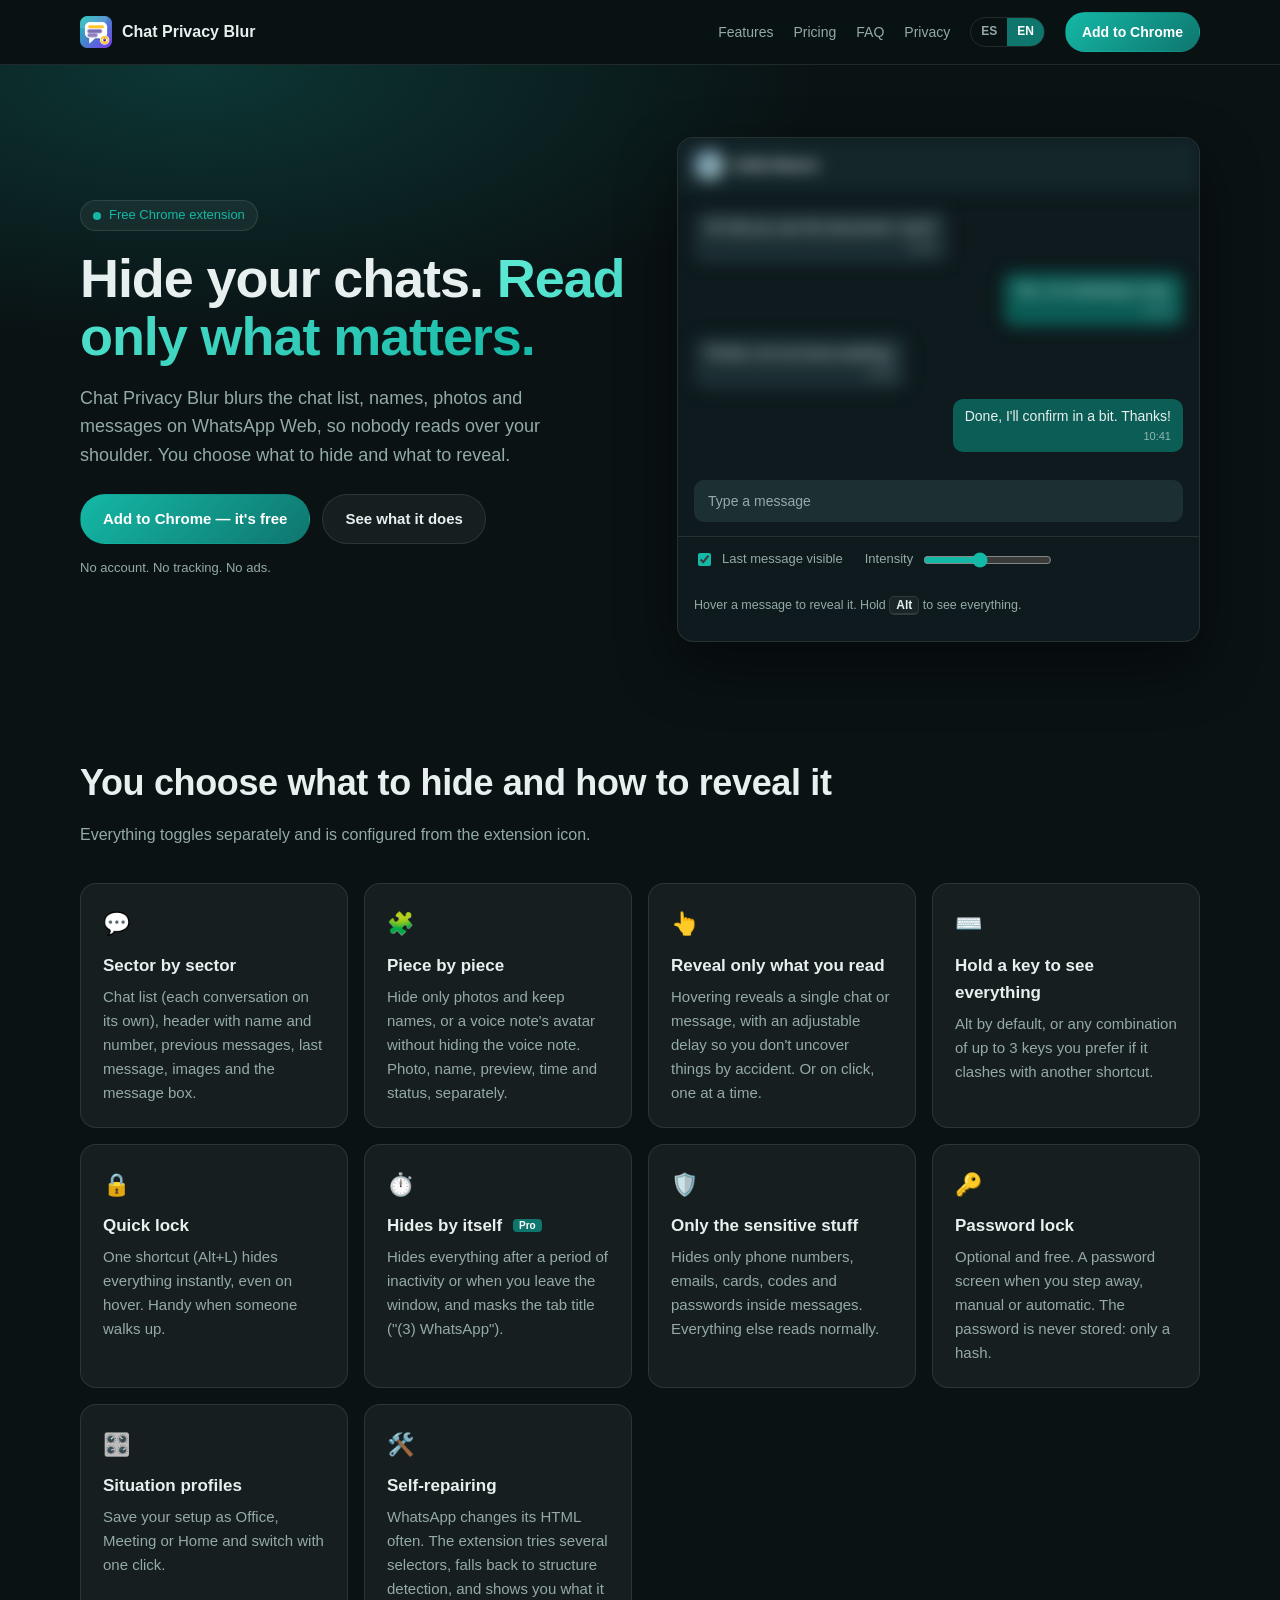
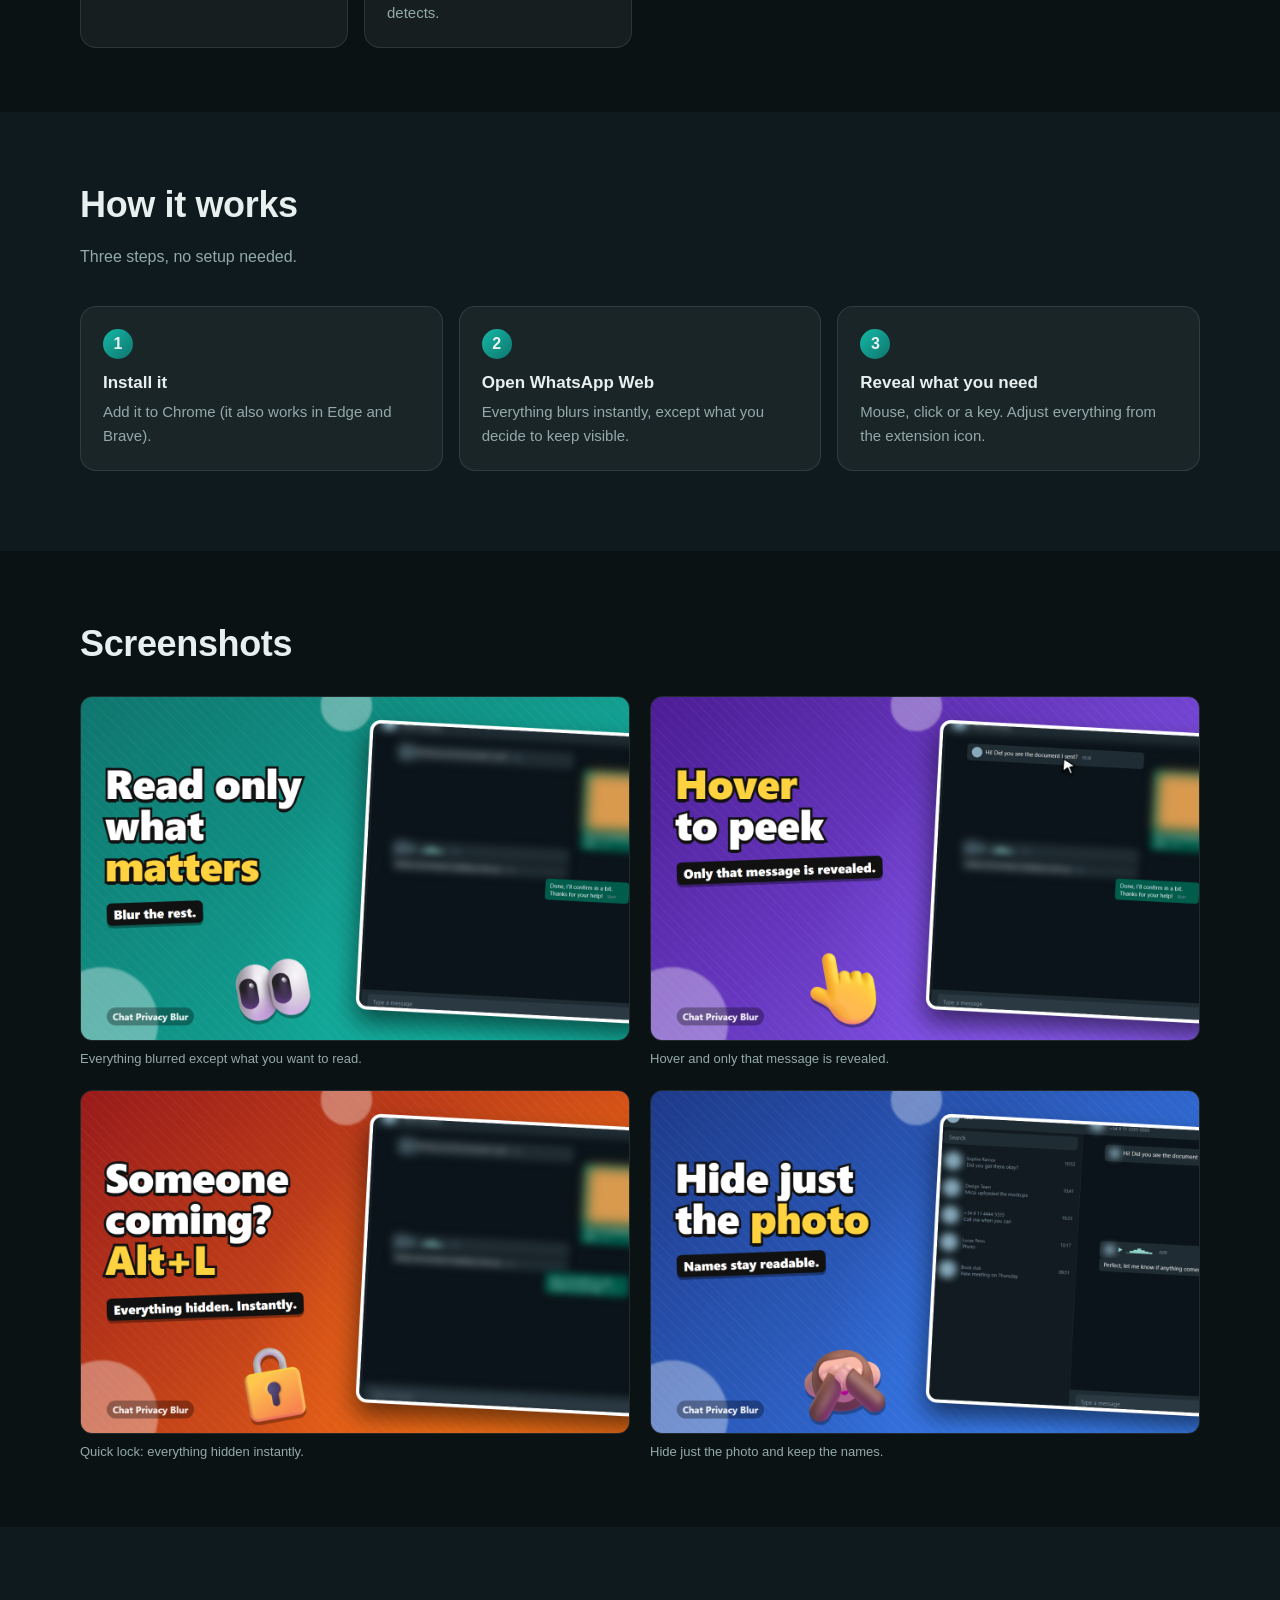
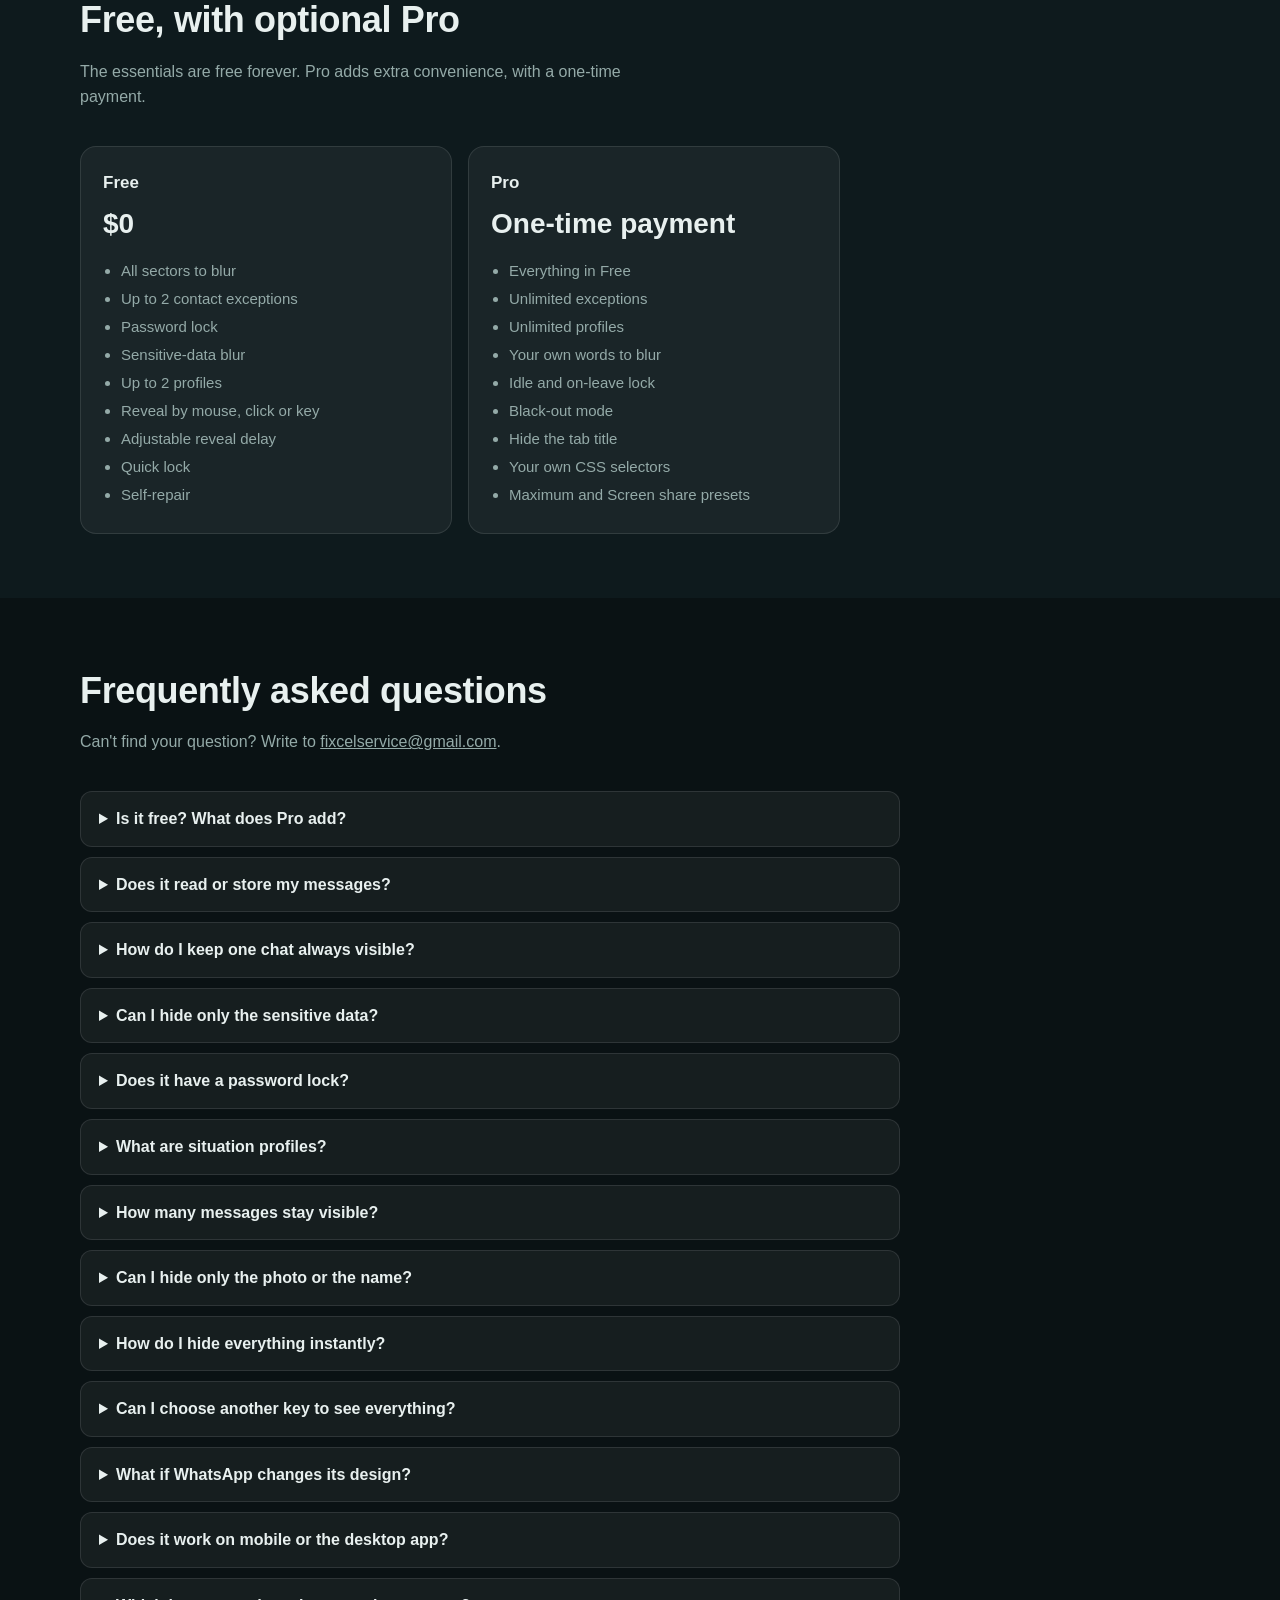
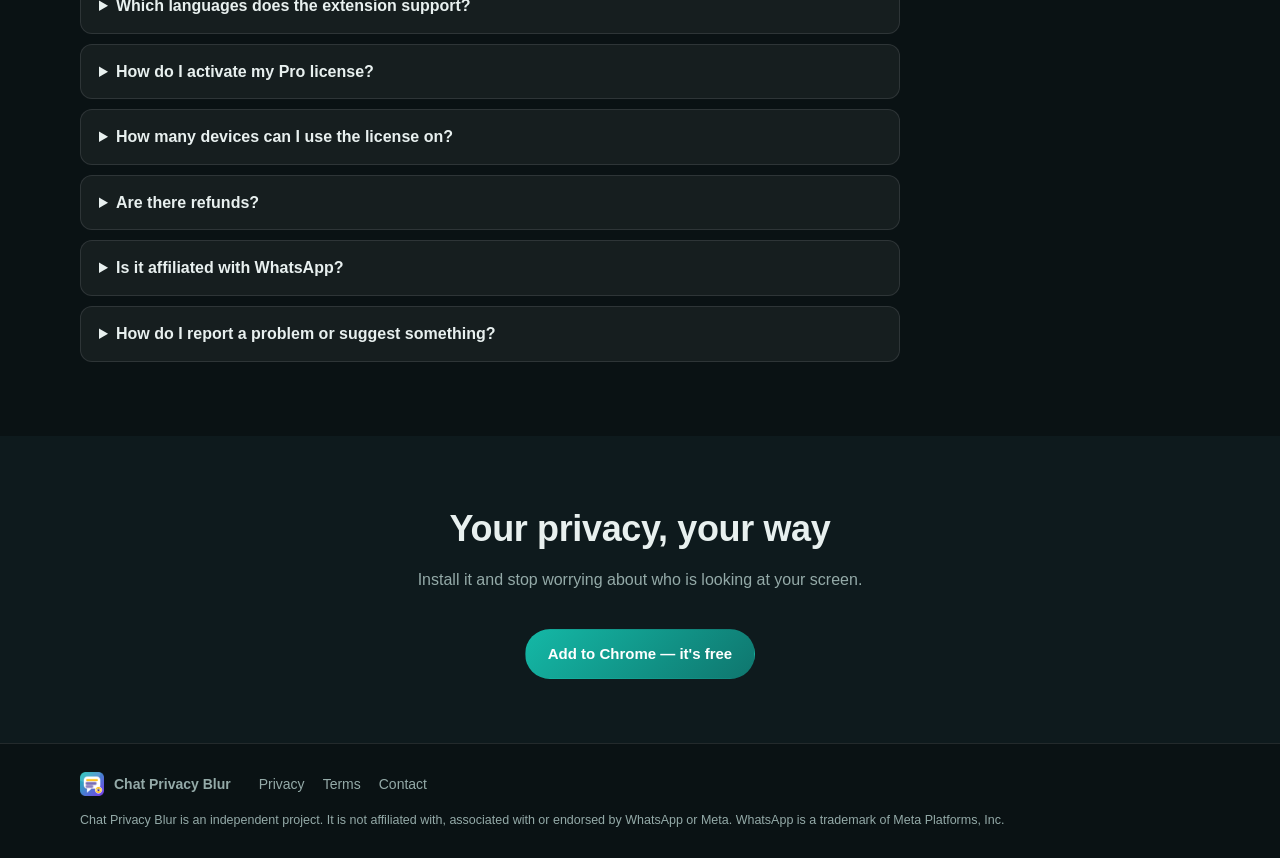
==== commit bfd29186: "feat(sitio): datos sensibles, bloqueo con contraseña, perfiles; privacidad y preguntas actualizadas" ====
--- a/index.html
+++ b/index.html
@@ -99,6 +99,18 @@
             <h3 data-l="es">Se tapa solo <span class="tag pro-only">Pro</span></h3><h3 data-l="en">Hides by itself <span class="tag pro-only">Pro</span></h3>
             <p data-l="es">Tapa todo tras un tiempo de inactividad o al salir de la ventana, y oculta el título de la pestaña ("(3) WhatsApp").</p>
             <p data-l="en">Hides everything after a period of inactivity or when you leave the window, and masks the tab title ("(3) WhatsApp").</p></div>
+          <div class="card"><div class="ico">🛡️</div>
+            <h3 data-l="es">Solo lo sensible</h3><h3 data-l="en">Only the sensitive stuff</h3>
+            <p data-l="es">Tapa solo teléfonos, emails, tarjetas, códigos y contraseñas dentro de los mensajes. El resto se lee normal.</p>
+            <p data-l="en">Hides only phone numbers, emails, cards, codes and passwords inside messages. Everything else reads normally.</p></div>
+          <div class="card"><div class="ico">🔑</div>
+            <h3 data-l="es">Bloqueo con contraseña</h3><h3 data-l="en">Password lock</h3>
+            <p data-l="es">Opcional y gratis. Una pantalla de contraseña cuando te alejás, a mano o automática. La contraseña nunca se guarda: solo un hash.</p>
+            <p data-l="en">Optional and free. A password screen when you step away, manual or automatic. The password is never stored: only a hash.</p></div>
+          <div class="card"><div class="ico">🎛️</div>
+            <h3 data-l="es">Perfiles de situación</h3><h3 data-l="en">Situation profiles</h3>
+            <p data-l="es">Guardá tu configuración como Oficina, Reunión o Casa y cambiá con un clic.</p>
+            <p data-l="en">Save your setup as Office, Meeting or Home and switch with one click.</p></div>
           <div class="card"><div class="ico">🛠️</div>
             <h3 data-l="es">Se repara solo</h3><h3 data-l="en">Self-repairing</h3>
             <p data-l="es">WhatsApp cambia su HTML seguido. La extensión prueba varios selectores, detecta por estructura si fallan, y te muestra qué detecta.</p>
@@ -162,11 +174,11 @@
             <h3 data-l="es">Gratis</h3><h3 data-l="en">Free</h3>
             <div class="big">$0</div>
             <ul data-l="es">
-              <li>Todos los sectores a desenfocar</li><li>Hasta 2 excepciones por contacto</li><li>Reveal por mouse, clic o tecla</li><li>Demora de reveal ajustable</li>
+              <li>Todos los sectores a desenfocar</li><li>Hasta 2 excepciones por contacto</li><li>Bloqueo con contraseña</li><li>Tapar datos sensibles</li><li>Hasta 2 perfiles</li><li>Reveal por mouse, clic o tecla</li><li>Demora de reveal ajustable</li>
               <li>Bloqueo rápido</li><li>Reparación automática</li><li class="pro-off-only">Bloqueo por inactividad y al salir</li><li class="pro-off-only">Modo negro y selectores propios</li>
             </ul>
             <ul data-l="en">
-              <li>All sectors to blur</li><li>Up to 2 contact exceptions</li><li>Reveal by mouse, click or key</li><li>Adjustable reveal delay</li>
+              <li>All sectors to blur</li><li>Up to 2 contact exceptions</li><li>Password lock</li><li>Sensitive-data blur</li><li>Up to 2 profiles</li><li>Reveal by mouse, click or key</li><li>Adjustable reveal delay</li>
               <li>Quick lock</li><li>Self-repair</li><li class="pro-off-only">Idle and on-leave lock</li><li class="pro-off-only">Black-out mode and own selectors</li>
             </ul>
           </div>
@@ -174,11 +186,11 @@
             <h3>Pro</h3>
             <div class="big" data-l="es">Pago único</div><div class="big" data-l="en">One-time payment</div>
             <ul data-l="es">
-              <li>Todo lo gratuito</li><li>Excepciones ilimitadas</li><li>Bloqueo por inactividad y al salir de la ventana</li><li>Modo negro</li>
+              <li>Todo lo gratuito</li><li>Excepciones ilimitadas</li><li>Perfiles ilimitados</li><li>Palabras propias a tapar</li><li>Bloqueo por inactividad y al salir de la ventana</li><li>Modo negro</li>
               <li>Ocultar el título de la pestaña</li><li>Selectores CSS propios</li><li>Presets Máxima y Pantalla</li>
             </ul>
             <ul data-l="en">
-              <li>Everything in Free</li><li>Unlimited exceptions</li><li>Idle and on-leave lock</li><li>Black-out mode</li>
+              <li>Everything in Free</li><li>Unlimited exceptions</li><li>Unlimited profiles</li><li>Your own words to blur</li><li>Idle and on-leave lock</li><li>Black-out mode</li>
               <li>Hide the tab title</li><li>Your own CSS selectors</li><li>Maximum and Screen share presets</li>
             </ul>
           </div>
@@ -195,14 +207,23 @@
           <p data-l="es">Sí, por ahora todo está incluido y es gratis.</p>
           <p data-l="en">Yes, for now everything is included and free.</p></details>
         <details class="pro-only"><summary><span data-l="es">¿Es gratis? ¿Qué agrega Pro?</span><span data-l="en">Is it free? What does Pro add?</span></summary>
-          <p data-l="es">Lo esencial es gratis para siempre: todos los sectores, reveal por mouse, clic o tecla, bloqueo rápido y reparación automática. Pro (pago único) suma excepciones ilimitadas (gratis hasta 2), bloqueo por inactividad y al salir de la ventana, modo negro, ocultar el título de la pestaña, selectores propios y los presets Máxima y Pantalla.</p>
-          <p data-l="en">The essentials are free forever: all sectors, reveal by mouse, click or key, quick lock and self-repair. Pro (one-time payment) adds unlimited exceptions (free up to 2), idle and on-leave lock, black-out mode, hiding the tab title, your own selectors and the Maximum and Screen share presets.</p></details>
+          <p data-l="es">Lo esencial es gratis para siempre: todos los sectores, reveal por mouse, clic o tecla, bloqueo rápido y reparación automática. Pro (pago único) suma excepciones y perfiles ilimitados (gratis hasta 2), palabras propias a tapar, bloqueo por inactividad y al salir de la ventana, modo negro, ocultar el título de la pestaña, selectores propios y los presets Máxima y Pantalla.</p>
+          <p data-l="en">The essentials are free forever: all sectors, reveal by mouse, click or key, quick lock and self-repair. Pro (one-time payment) adds unlimited exceptions and profiles (free up to 2), your own words to blur, idle and on-leave lock, black-out mode, hiding the tab title, your own selectors and the Maximum and Screen share presets.</p></details>
         <details><summary><span data-l="es">¿Lee o guarda mis mensajes?</span><span data-l="en">Does it read or store my messages?</span></summary>
           <p data-l="es">No. Solo aplica un efecto visual sobre la página, dentro de tu navegador. No recolecta, guarda ni envía mensajes, contactos ni números. No usa servidores propios ni analítica. En la extensión hay una pantalla de “Actividad de red” que muestra todo lo que hace fuera del navegador.</p>
           <p data-l="en">No. It only applies a visual effect to the page, inside your browser. It does not collect, store or send messages, contacts or numbers. No own servers, no analytics. The extension has a “Network activity” screen that shows everything it does outside the browser.</p></details>
         <details><summary><span data-l="es">¿Cómo dejo siempre visible un chat?</span><span data-l="en">How do I keep one chat always visible?</span></summary>
           <p data-l="es">Con la lista de Excepciones del popup (gratis hasta 2 contactos; Pro no tiene límite): escribís el nombre o número del contacto, o tocás “Agregar el chat abierto”. Elegís si se libera solo el chat en la lista o también la conversación, y se puede definir por contacto agregando “| list” o “| chat” al final de la línea.</p>
           <p data-l="en">With the Exceptions list in the popup (free for up to 2 contacts; Pro has no limit): type the contact's name or number, or click “Add the open chat”. You choose whether only the chat in the list is released or the conversation too, and you can set it per contact by adding “| list” or “| chat” at the end of the line.</p></details>
+        <details><summary><span data-l="es">¿Puedo tapar solo los datos sensibles?</span><span data-l="en">Can I hide only the sensitive data?</span></summary>
+          <p data-l="es">Sí. Activá “Tapar solo los datos sensibles” y se ocultan teléfonos, emails, números de tarjeta, códigos de verificación y contraseñas dentro de los mensajes, sin tocar fechas ni horas. Se detecta en tu navegador y no se envía nada. Con Pro podés sumar tus propias palabras.</p>
+          <p data-l="en">Yes. Turn on “Blur only sensitive data” and phone numbers, emails, card numbers, verification codes and passwords inside messages are hidden, leaving dates and times alone. It is detected in your browser and nothing is sent. With Pro you can add your own words.</p></details>
+        <details><summary><span data-l="es">¿Tiene bloqueo con contraseña?</span><span data-l="en">Does it have a password lock?</span></summary>
+          <p data-l="es">Sí, es gratis y opcional. Ponés una contraseña y WhatsApp Web se cubre con una pantalla de bloqueo cuando lo pedís (Alt+K) o tras los minutos sin uso que elijas. La contraseña nunca se guarda: solo un hash en tu navegador. Frena miradas casuales, no reemplaza bloquear la computadora. Si la olvidás, quitá la extensión e instalala de nuevo.</p>
+          <p data-l="en">Yes, it is free and optional. You set a password and WhatsApp Web is covered by a lock screen when you ask (Alt+K) or after the idle minutes you choose. The password is never stored: only a hash in your browser. It keeps casual snoopers out; it does not replace locking your computer. If you forget it, remove the extension and install it again.</p></details>
+        <details><summary><span data-l="es">¿Qué son los perfiles de situación?</span><span data-l="en">What are situation profiles?</span></summary>
+          <p data-l="es">Guardás tu configuración con un nombre (Oficina, Reunión, Casa) y cambiás de una a otra con un clic. Podés guardar hasta 2 gratis; con Pro, todos los que quieras.</p>
+          <p data-l="en">You save your settings under a name (Office, Meeting, Home) and switch between them with one click. You can save up to 2 for free; with Pro, as many as you like.</p></details>
         <details><summary><span data-l="es">¿Cuántos mensajes quedan visibles?</span><span data-l="en">How many messages stay visible?</span></summary>
           <p data-l="es">Los que elijas, de 0 a 50. Tus propios mensajes enviados se pueden dejar como los demás, siempre tapados o siempre visibles.</p>
           <p data-l="en">As many as you choose, from 0 to 50. Your own sent messages can follow the same rule, be always hidden or always visible.</p></details>
